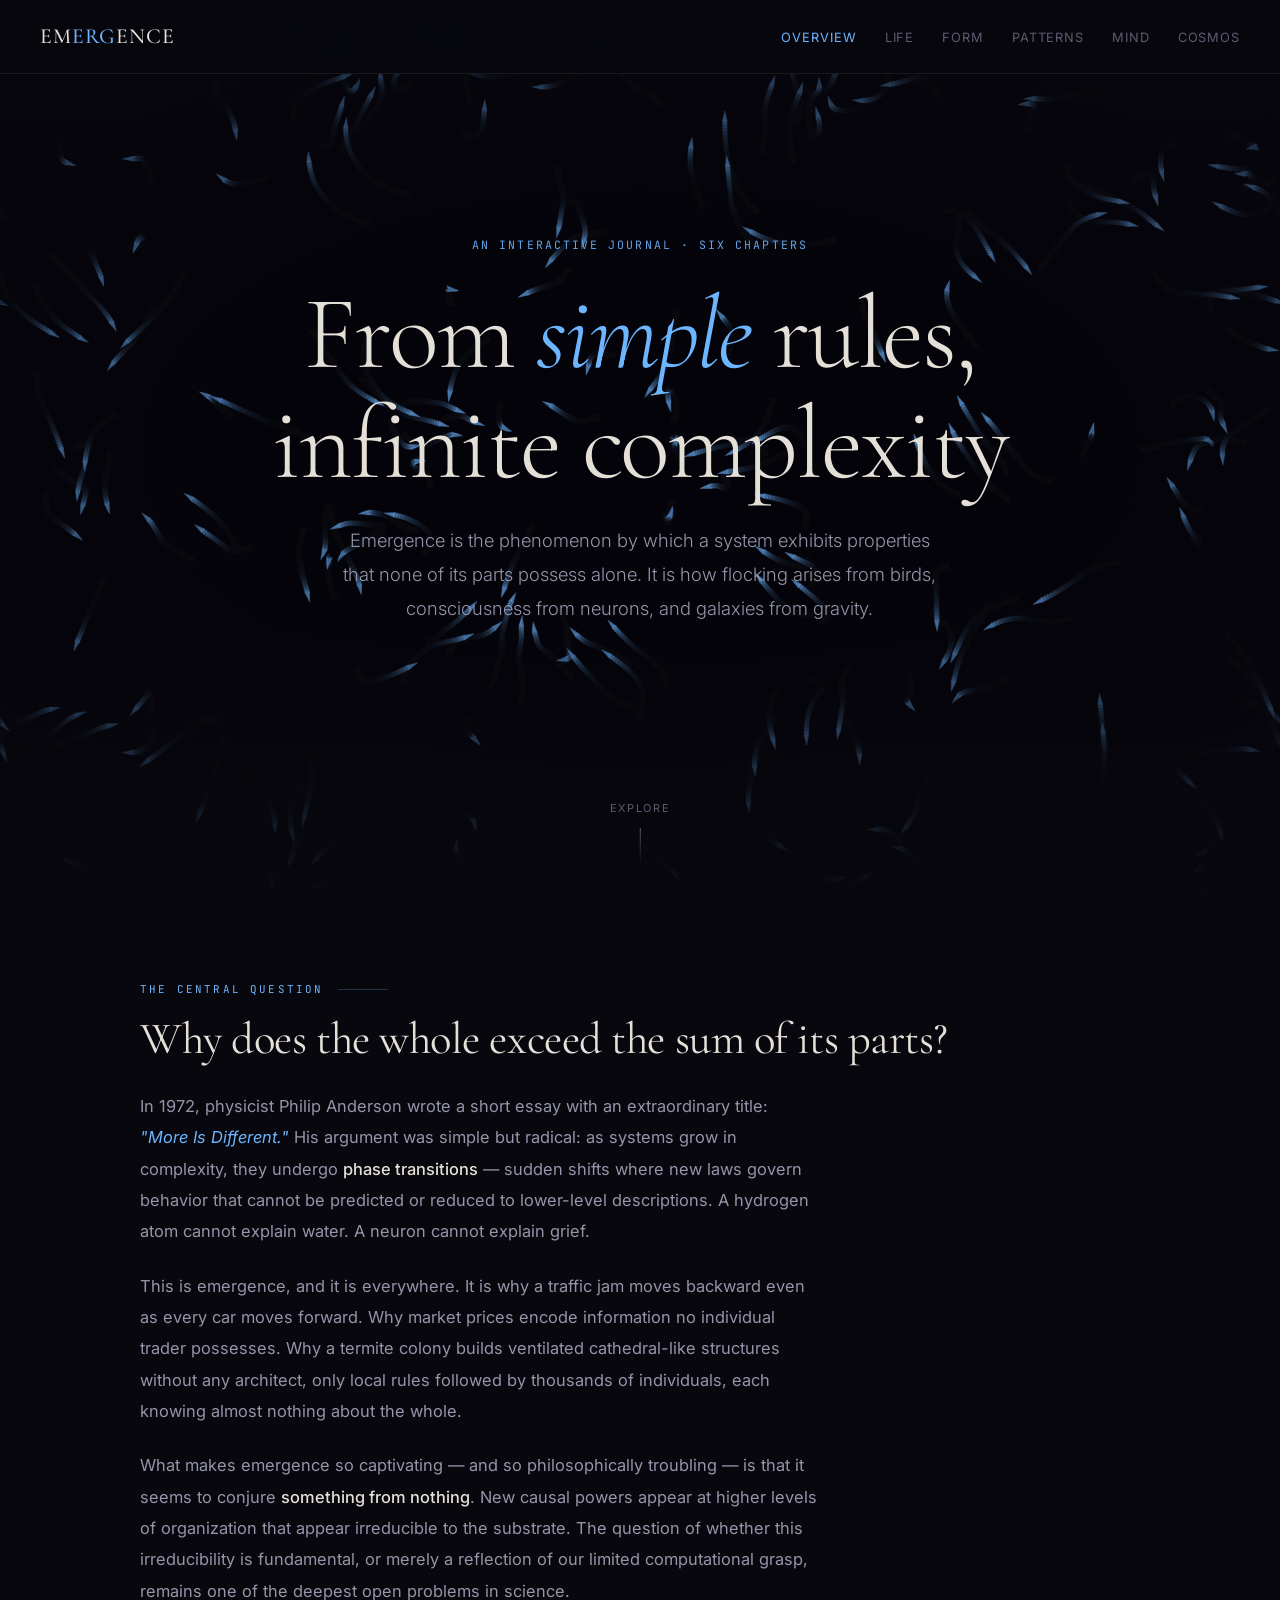
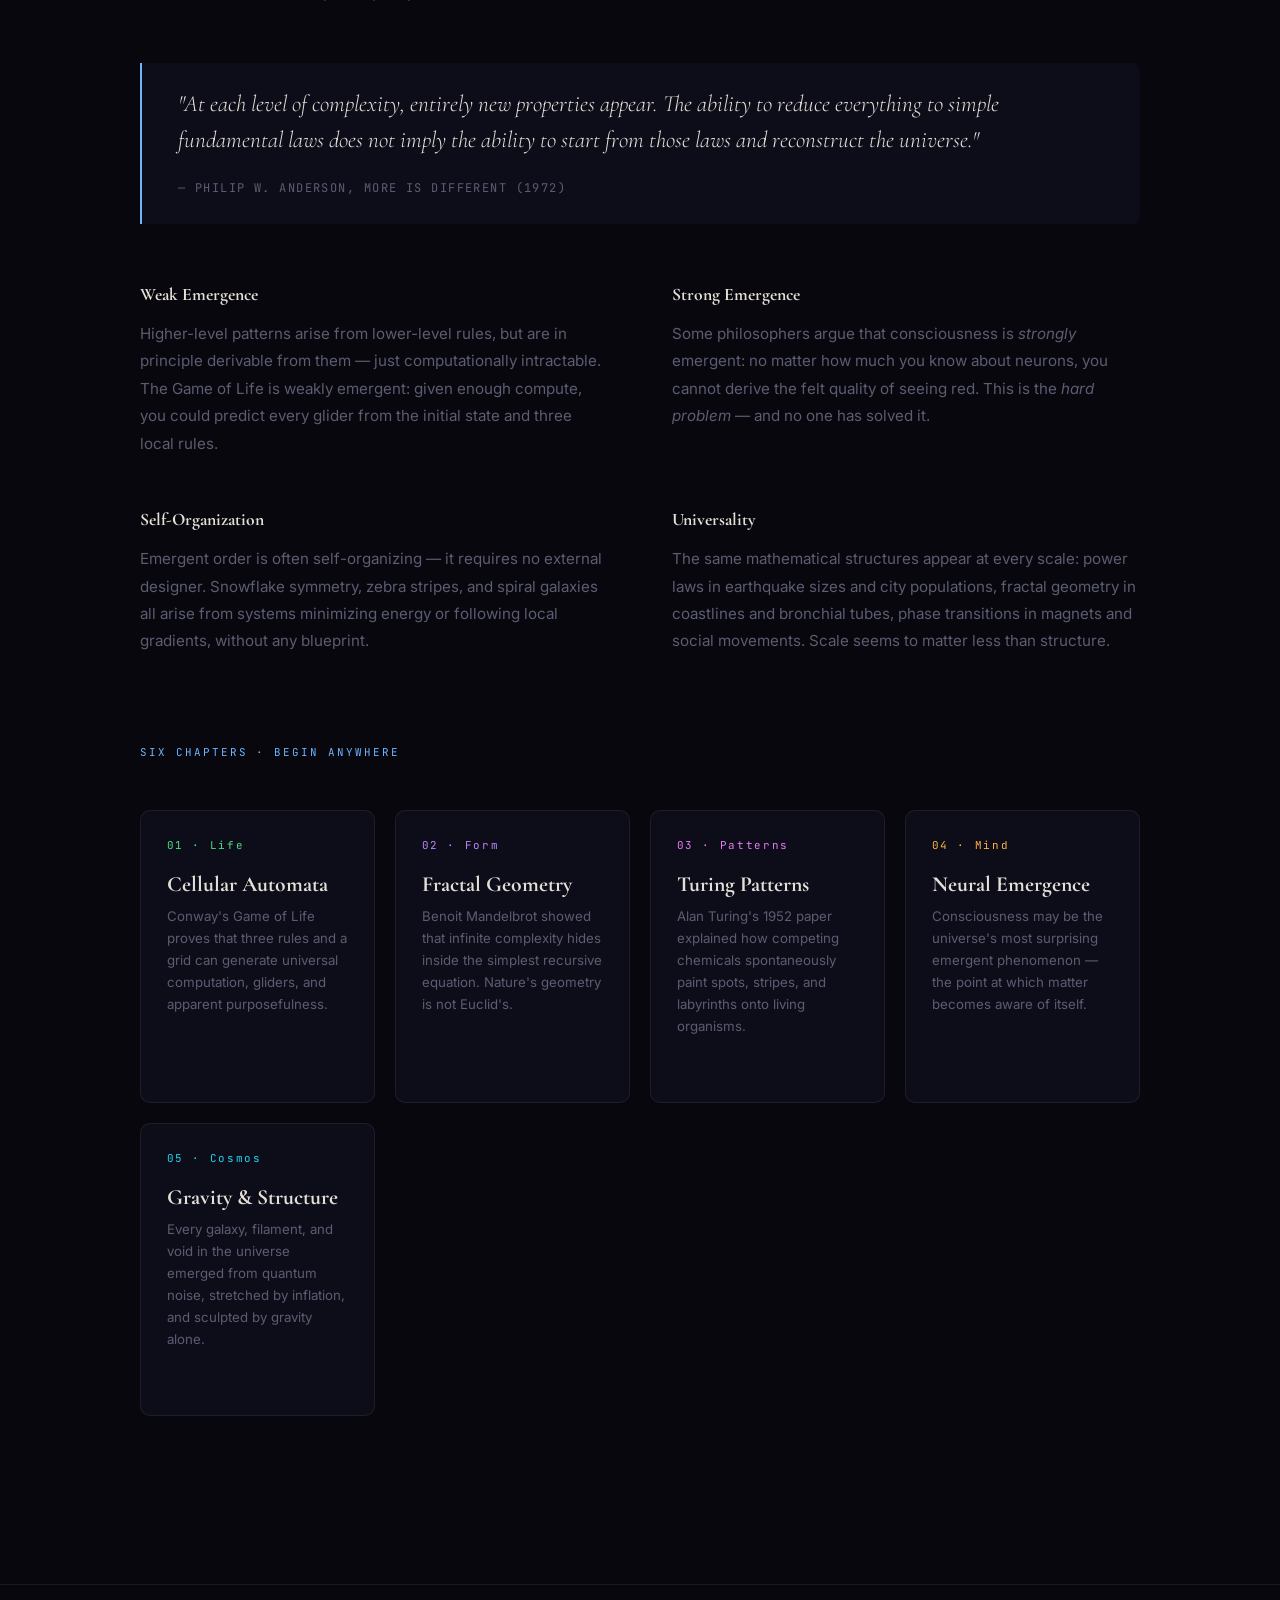
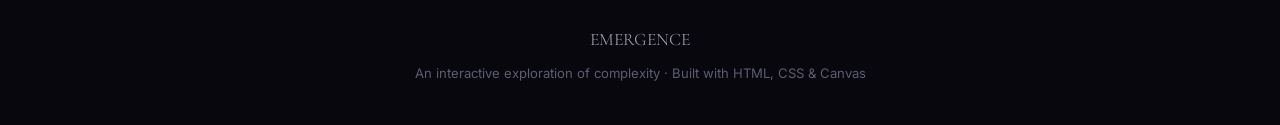
==== index.html @ df9d694c "Launch EMERGENCE: six-page interactive journal on complexity Six chapters with live simulations: boi" ====
<!DOCTYPE html>
<html lang="en">
<head>
  <meta charset="UTF-8">
  <meta name="viewport" content="width=device-width, initial-scale=1.0">
  <title>EMERGENCE — The Science of Becoming Complex</title>
  <link rel="preconnect" href="https://fonts.googleapis.com">
  <link rel="preconnect" href="https://fonts.gstatic.com" crossorigin>
  <link href="https://fonts.googleapis.com/css2?family=Cormorant+Garamond:ital,wght@0,300;0,400;0,500;1,300;1,400&family=Inter:wght@300;400;500&family=JetBrains+Mono:wght@400;500&display=swap" rel="stylesheet">
  <link rel="stylesheet" href="css/main.css">
  <style>
    .hero-canvas { background: var(--bg); }
    .intro-grid {
      display: grid;
      grid-template-columns: 1fr 1fr;
      gap: 3rem 4rem;
      margin-top: 1.5rem;
    }
    @media (max-width: 700px) { .intro-grid { grid-template-columns: 1fr; } }
    .intro-col-title {
      font-family: var(--font-serif);
      font-size: 1.1rem;
      color: var(--text);
      margin-bottom: 0.6rem;
    }
    .intro-col p { font-size: 0.95rem; color: var(--text-muted); line-height: 1.8; }
    .chapter-label {
      font-family: var(--font-mono);
      font-size: 0.68rem;
      letter-spacing: 0.18em;
      text-transform: uppercase;
      color: var(--accent);
      margin-bottom: 2rem;
    }
  </style>
</head>
<body>

<nav>
  <a class="nav-logo" href="index.html">EM<span>ERG</span>ENCE</a>
  <ul class="nav-links">
    <li><a href="index.html" class="active">Overview</a></li>
    <li><a href="life.html">Life</a></li>
    <li><a href="form.html">Form</a></li>
    <li><a href="patterns.html">Patterns</a></li>
    <li><a href="mind.html">Mind</a></li>
    <li><a href="cosmos.html">Cosmos</a></li>
  </ul>
</nav>

<main>
  <section class="hero">
    <canvas class="hero-canvas" id="boids-canvas"></canvas>
    <div class="hero-content">
      <p class="hero-eyebrow">An interactive journal · Six chapters</p>
      <h1 class="hero-title">From <em>simple</em> rules,<br>infinite complexity</h1>
      <p class="hero-sub">
        Emergence is the phenomenon by which a system exhibits properties
        that none of its parts possess alone. It is how flocking arises from birds,
        consciousness from neurons, and galaxies from gravity.
      </p>
    </div>
    <div class="scroll-hint">
      <span>Explore</span>
      <div class="scroll-line"></div>
    </div>
  </section>

  <section class="content">

    <div class="section">
      <p class="section-tag">The Central Question</p>
      <h2 class="section-title">Why does the whole exceed the sum of its parts?</h2>

      <div class="prose">
        <p>
          In 1972, physicist Philip Anderson wrote a short essay with an extraordinary title:
          <em>"More Is Different."</em> His argument was simple but radical: as systems grow in
          complexity, they undergo <strong>phase transitions</strong> — sudden shifts where new laws
          govern behavior that cannot be predicted or reduced to lower-level descriptions.
          A hydrogen atom cannot explain water. A neuron cannot explain grief.
        </p>
        <p>
          This is emergence, and it is everywhere. It is why a traffic jam moves backward
          even as every car moves forward. Why market prices encode information no individual
          trader possesses. Why a termite colony builds ventilated cathedral-like structures
          without any architect, only local rules followed by thousands of individuals,
          each knowing almost nothing about the whole.
        </p>
        <p>
          What makes emergence so captivating — and so philosophically troubling — is that
          it seems to conjure <strong>something from nothing</strong>. New causal powers appear at
          higher levels of organization that appear irreducible to the substrate. The question
          of whether this irreducibility is fundamental, or merely a reflection of our limited
          computational grasp, remains one of the deepest open problems in science.
        </p>
      </div>

      <div class="pullquote">
        <p>"At each level of complexity, entirely new properties appear. The ability to reduce everything
        to simple fundamental laws does not imply the ability to start from those laws and reconstruct the universe."</p>
        <cite>— Philip W. Anderson, More Is Different (1972)</cite>
      </div>

      <div class="intro-grid">
        <div class="intro-col">
          <h3 class="intro-col-title">Weak Emergence</h3>
          <p>Higher-level patterns arise from lower-level rules, but are in principle
          derivable from them — just computationally intractable. The Game of Life
          is weakly emergent: given enough compute, you could predict every glider
          from the initial state and three local rules.</p>
        </div>
        <div class="intro-col">
          <h3 class="intro-col-title">Strong Emergence</h3>
          <p>Some philosophers argue that consciousness is <em>strongly</em> emergent:
          no matter how much you know about neurons, you cannot derive the felt quality
          of seeing red. This is the <em>hard problem</em> — and no one has solved it.</p>
        </div>
        <div class="intro-col">
          <h3 class="intro-col-title">Self-Organization</h3>
          <p>Emergent order is often self-organizing — it requires no external designer.
          Snowflake symmetry, zebra stripes, and spiral galaxies all arise from systems
          minimizing energy or following local gradients, without any blueprint.</p>
        </div>
        <div class="intro-col">
          <h3 class="intro-col-title">Universality</h3>
          <p>The same mathematical structures appear at every scale: power laws in
          earthquake sizes and city populations, fractal geometry in coastlines and
          bronchial tubes, phase transitions in magnets and social movements. Scale
          seems to matter less than structure.</p>
        </div>
      </div>
    </div>

    <div class="section">
      <p class="chapter-label">Six Chapters · Begin anywhere</p>
      <div class="cards">
        <a class="card" href="life.html">
          <p class="card-num" style="color:#4ade80">01 · Life</p>
          <h3 class="card-title">Cellular Automata</h3>
          <p class="card-desc">Conway's Game of Life proves that three rules and a grid can generate universal computation, gliders, and apparent purposefulness.</p>
          <p class="card-arrow" style="color:#4ade80">Explore →</p>
        </a>
        <a class="card" href="form.html">
          <p class="card-num" style="color:#c084fc">02 · Form</p>
          <h3 class="card-title">Fractal Geometry</h3>
          <p class="card-desc">Benoit Mandelbrot showed that infinite complexity hides inside the simplest recursive equation. Nature's geometry is not Euclid's.</p>
          <p class="card-arrow" style="color:#c084fc">Explore →</p>
        </a>
        <a class="card" href="patterns.html">
          <p class="card-num" style="color:#e879f9">03 · Patterns</p>
          <h3 class="card-title">Turing Patterns</h3>
          <p class="card-desc">Alan Turing's 1952 paper explained how competing chemicals spontaneously paint spots, stripes, and labyrinths onto living organisms.</p>
          <p class="card-arrow" style="color:#e879f9">Explore →</p>
        </a>
        <a class="card" href="mind.html">
          <p class="card-num" style="color:#ffb347">04 · Mind</p>
          <h3 class="card-title">Neural Emergence</h3>
          <p class="card-desc">Consciousness may be the universe's most surprising emergent phenomenon — the point at which matter becomes aware of itself.</p>
          <p class="card-arrow" style="color:#ffb347">Explore →</p>
        </a>
        <a class="card" href="cosmos.html">
          <p class="card-num" style="color:#22d3ee">05 · Cosmos</p>
          <h3 class="card-title">Gravity &amp; Structure</h3>
          <p class="card-desc">Every galaxy, filament, and void in the universe emerged from quantum noise, stretched by inflation, and sculpted by gravity alone.</p>
          <p class="card-arrow" style="color:#22d3ee">Explore →</p>
        </a>
      </div>
    </div>

  </section>
</main>

<footer>
  <p class="footer-logo">EMERGENCE</p>
  <p>An interactive exploration of complexity · Built with HTML, CSS &amp; Canvas</p>
</footer>

<script>
const canvas = document.getElementById('boids-canvas');
const ctx = canvas.getContext('2d');

function resize() {
  canvas.width = canvas.offsetWidth;
  canvas.height = canvas.offsetHeight;
}
resize();
new ResizeObserver(resize).observe(canvas);

const N = window.innerWidth < 600 ? 90 : 200;
const MAX_SPEED = 3.2;
const MAX_FORCE = 0.07;
const SEP_R = 28;
const ALI_R = 58;
const COH_R = 80;

class Boid {
  constructor() {
    this.x = Math.random() * canvas.width;
    this.y = Math.random() * canvas.height;
    const a = Math.random() * Math.PI * 2;
    this.vx = Math.cos(a) * MAX_SPEED * 0.6;
    this.vy = Math.sin(a) * MAX_SPEED * 0.6;
    this.ax = 0; this.ay = 0;
  }
}

const boids = Array.from({length: N}, () => new Boid());

function clamp(vx, vy, max) {
  const m = Math.hypot(vx, vy);
  return m > max ? [vx*max/m, vy*max/m] : [vx, vy];
}

function flock(b) {
  let sx=0,sy=0,sc=0, ax=0,ay=0,ac=0, cx=0,cy=0,cc=0;
  for (const o of boids) {
    if (o === b) continue;
    const dx = b.x - o.x, dy = b.y - o.y;
    const d = Math.hypot(dx, dy);
    if (d < SEP_R && d > 0) { sx += dx/d; sy += dy/d; sc++; }
    if (d < ALI_R) { ax += o.vx; ay += o.vy; ac++; }
    if (d < COH_R) { cx += o.x; cy += o.y; cc++; }
  }
  let fx=0, fy=0;
  if (sc > 0) {
    const m = Math.hypot(sx, sy) || 1;
    let [dx,dy] = [(sx/m)*MAX_SPEED - b.vx, (sy/m)*MAX_SPEED - b.vy];
    [dx,dy] = clamp(dx, dy, MAX_FORCE);
    fx += dx*1.6; fy += dy*1.6;
  }
  if (ac > 0) {
    const m = Math.hypot(ax, ay) || 1;
    let [dx,dy] = [(ax/m)*MAX_SPEED - b.vx, (ay/m)*MAX_SPEED - b.vy];
    [dx,dy] = clamp(dx, dy, MAX_FORCE);
    fx += dx; fy += dy;
  }
  if (cc > 0) {
    const tx = cx/cc, ty = cy/cc;
    const dm = Math.hypot(tx - b.x, ty - b.y) || 1;
    let [dx,dy] = [((tx-b.x)/dm)*MAX_SPEED - b.vx, ((ty-b.y)/dm)*MAX_SPEED - b.vy];
    [dx,dy] = clamp(dx, dy, MAX_FORCE);
    fx += dx; fy += dy;
  }
  b.ax = fx; b.ay = fy;
}

function tick() {
  ctx.fillStyle = 'rgba(7,7,13,0.18)';
  ctx.fillRect(0, 0, canvas.width, canvas.height);

  for (const b of boids) {
    flock(b);
    b.vx += b.ax; b.vy += b.ay;
    const sp = Math.hypot(b.vx, b.vy);
    if (sp > MAX_SPEED) { b.vx = b.vx/sp*MAX_SPEED; b.vy = b.vy/sp*MAX_SPEED; }
    if (sp < 0.5) { b.vx *= 1.05; b.vy *= 1.05; }
    b.x = (b.x + b.vx + canvas.width) % canvas.width;
    b.y = (b.y + b.vy + canvas.height) % canvas.height;

    const angle = Math.atan2(b.vy, b.vx);
    const alpha = 0.35 + (sp / MAX_SPEED) * 0.45;
    ctx.save();
    ctx.translate(b.x, b.y);
    ctx.rotate(angle);
    ctx.beginPath();
    ctx.moveTo(7, 0);
    ctx.lineTo(-4, -2.5);
    ctx.lineTo(-2.5, 0);
    ctx.lineTo(-4, 2.5);
    ctx.closePath();
    ctx.fillStyle = `rgba(110,181,255,${alpha * 0.45})`;
    ctx.fill();
    ctx.strokeStyle = `rgba(110,181,255,${alpha * 0.7})`;
    ctx.lineWidth = 0.6;
    ctx.stroke();
    ctx.restore();
  }
  requestAnimationFrame(tick);
}
tick();
</script>
</body>
</html>
---- css/main.css ----
:root {
  --bg: #07070d;
  --bg-card: #0d0d1a;
  --bg-hover: #131324;
  --text: #e4dfd7;
  --text-muted: #5c5c72;
  --text-dim: #9595aa;
  --accent: #6eb5ff;
  --accent-warm: #ffb347;
  --accent-green: #4ade80;
  --accent-purple: #c084fc;
  --accent-cyan: #22d3ee;
  --border: rgba(255, 255, 255, 0.07);
  --border-accent: rgba(110, 181, 255, 0.25);
  --font-serif: 'Cormorant Garamond', Georgia, serif;
  --font-sans: 'Inter', system-ui, sans-serif;
  --font-mono: 'JetBrains Mono', 'Courier New', monospace;
}

body.page-life   { --accent: #4ade80; --border-accent: rgba(74, 222, 128, 0.25); }
body.page-form   { --accent: #c084fc; --border-accent: rgba(192, 132, 252, 0.25); }
body.page-mind   { --accent: #ffb347; --border-accent: rgba(255, 179, 71, 0.25); }
body.page-cosmos { --accent: #22d3ee; --border-accent: rgba(34, 211, 238, 0.25); }

*, *::before, *::after { margin: 0; padding: 0; box-sizing: border-box; }

html { scroll-behavior: smooth; }

body {
  background: var(--bg);
  color: var(--text);
  font-family: var(--font-sans);
  line-height: 1.75;
  font-size: 16px;
  overflow-x: hidden;
  -webkit-font-smoothing: antialiased;
}

/* ── Navigation ── */
nav {
  position: fixed;
  top: 0; left: 0; right: 0;
  z-index: 200;
  display: flex;
  align-items: center;
  justify-content: space-between;
  padding: 1.1rem 2.5rem;
  background: rgba(7, 7, 13, 0.88);
  backdrop-filter: blur(14px);
  -webkit-backdrop-filter: blur(14px);
  border-bottom: 1px solid var(--border);
}

.nav-logo {
  font-family: var(--font-serif);
  font-size: 1.35rem;
  font-weight: 500;
  color: var(--text);
  text-decoration: none;
  letter-spacing: 0.04em;
}

.nav-logo span { color: var(--accent); }

.nav-links {
  display: flex;
  gap: 1.75rem;
  list-style: none;
}

.nav-links a {
  color: var(--text-muted);
  text-decoration: none;
  font-size: 0.8rem;
  letter-spacing: 0.07em;
  text-transform: uppercase;
  transition: color 0.2s;
}

.nav-links a:hover,
.nav-links a.active { color: var(--accent); }

/* ── Hero ── */
.hero {
  position: relative;
  height: 100vh;
  min-height: 580px;
  display: flex;
  flex-direction: column;
  align-items: center;
  justify-content: center;
  text-align: center;
  overflow: hidden;
}

.hero-canvas {
  position: absolute;
  inset: 0;
  width: 100%;
  height: 100%;
  display: block;
}

.hero::after {
  content: '';
  position: absolute;
  inset: 0;
  background:
    radial-gradient(ellipse 80% 60% at 50% 50%, transparent 30%, rgba(7,7,13,0.75) 100%),
    linear-gradient(to bottom, rgba(7,7,13,0.4) 0%, transparent 20%, transparent 70%, rgba(7,7,13,0.95) 100%);
  pointer-events: none;
}

.hero-content {
  position: relative;
  z-index: 10;
  max-width: 820px;
  padding: 2rem;
}

.hero-eyebrow {
  font-family: var(--font-mono);
  font-size: 0.72rem;
  letter-spacing: 0.18em;
  text-transform: uppercase;
  color: var(--accent);
  margin-bottom: 1.5rem;
  opacity: 0.9;
}

.hero-title {
  font-family: var(--font-serif);
  font-size: clamp(3.2rem, 9vw, 6.5rem);
  font-weight: 300;
  line-height: 1.06;
  color: var(--text);
  margin-bottom: 1.5rem;
  letter-spacing: -0.02em;
}

.hero-title em {
  font-style: italic;
  color: var(--accent);
}

.hero-sub {
  font-size: clamp(0.95rem, 1.8vw, 1.15rem);
  color: var(--text-dim);
  max-width: 600px;
  margin: 0 auto 2.5rem;
  line-height: 1.85;
  font-weight: 300;
}

.scroll-hint {
  position: absolute;
  bottom: 2.25rem;
  left: 50%;
  transform: translateX(-50%);
  z-index: 10;
  display: flex;
  flex-direction: column;
  align-items: center;
  gap: 0.6rem;
  color: var(--text-muted);
  font-size: 0.68rem;
  letter-spacing: 0.15em;
  text-transform: uppercase;
}

.scroll-line {
  width: 1px;
  height: 36px;
  background: linear-gradient(to bottom, var(--text-muted), transparent);
  animation: pulse 2.2s ease-in-out infinite;
}

@keyframes pulse {
  0%, 100% { opacity: 0.3; }
  50% { opacity: 0.8; }
}

/* ── Content ── */
.content {
  max-width: 1080px;
  margin: 0 auto;
  padding: 5rem 2.5rem;
}

.section { margin-bottom: 5.5rem; }

.section-tag {
  font-family: var(--font-mono);
  font-size: 0.68rem;
  letter-spacing: 0.2em;
  text-transform: uppercase;
  color: var(--accent);
  margin-bottom: 0.9rem;
  display: flex;
  align-items: center;
  gap: 0.9rem;
}

.section-tag::after {
  content: '';
  display: block;
  height: 1px;
  width: 50px;
  background: var(--border-accent);
}

.section-title {
  font-family: var(--font-serif);
  font-size: clamp(1.9rem, 3.5vw, 2.8rem);
  font-weight: 400;
  line-height: 1.2;
  margin-bottom: 1.5rem;
  letter-spacing: -0.01em;
}

.prose {
  color: var(--text-dim);
  font-size: 1.03rem;
  line-height: 1.9;
  max-width: 680px;
}

.prose p { margin-bottom: 1.4em; }
.prose p:last-child { margin-bottom: 0; }
.prose strong { color: var(--text); font-weight: 500; }
.prose em { color: var(--accent); font-style: italic; }

.pullquote {
  border-left: 2px solid var(--accent);
  padding: 1.5rem 2.25rem;
  margin: 3.5rem 0;
  background: var(--bg-card);
  border-radius: 0 8px 8px 0;
}

.pullquote p {
  font-family: var(--font-serif);
  font-size: 1.45rem;
  font-weight: 300;
  line-height: 1.55;
  color: var(--text);
  font-style: italic;
  margin-bottom: 0.8rem;
}

.pullquote cite {
  font-size: 0.75rem;
  color: var(--text-muted);
  letter-spacing: 0.12em;
  text-transform: uppercase;
  font-style: normal;
  font-family: var(--font-mono);
}

/* ── Canvas containers ── */
.canvas-wrap {
  position: relative;
  width: 100%;
  border: 1px solid var(--border);
  border-radius: 12px;
  overflow: hidden;
  background: var(--bg-card);
  margin: 2.5rem 0 0;
}

.canvas-wrap canvas { display: block; width: 100%; }

.controls {
  display: flex;
  gap: 0.75rem;
  padding: 0.9rem 1.25rem;
  background: rgba(13,13,26,0.95);
  border-top: 1px solid var(--border);
  flex-wrap: wrap;
  align-items: center;
}

.btn {
  display: inline-flex;
  align-items: center;
  gap: 0.4rem;
  padding: 0.45rem 1.1rem;
  background: transparent;
  border: 1px solid var(--border-accent);
  border-radius: 5px;
  color: var(--accent);
  font-family: var(--font-mono);
  font-size: 0.75rem;
  cursor: pointer;
  transition: background 0.15s, border-color 0.15s;
  letter-spacing: 0.04em;
  white-space: nowrap;
}

.btn:hover { background: rgba(110,181,255,0.08); }
.btn.on { background: rgba(110,181,255,0.14); }
.btn-danger { color: #f87171; border-color: rgba(248,113,113,0.3); }
.btn-danger:hover { background: rgba(248,113,113,0.08); }

.spacer { flex: 1; }

.stat-row {
  display: flex;
  gap: 1.25rem;
  flex-wrap: wrap;
  margin: 1.75rem 0;
}

.stat {
  flex: 1;
  min-width: 110px;
  padding: 1.1rem;
  background: var(--bg-card);
  border: 1px solid var(--border);
  border-radius: 8px;
  text-align: center;
}

.stat-val {
  font-family: var(--font-mono);
  font-size: 1.4rem;
  color: var(--accent);
  display: block;
}

.stat-lbl {
  font-size: 0.7rem;
  color: var(--text-muted);
  letter-spacing: 0.1em;
  text-transform: uppercase;
  margin-top: 0.2rem;
}

/* ── Cards ── */
.cards {
  display: grid;
  grid-template-columns: repeat(auto-fit, minmax(230px, 1fr));
  gap: 1.25rem;
  margin-top: 3rem;
}

.card {
  background: var(--bg-card);
  border: 1px solid var(--border);
  border-radius: 10px;
  padding: 1.6rem;
  text-decoration: none;
  display: block;
  transition: border-color 0.2s, transform 0.2s;
}

.card:hover {
  border-color: var(--border-accent);
  transform: translateY(-3px);
}

.card-num {
  font-family: var(--font-mono);
  font-size: 0.68rem;
  color: var(--accent);
  letter-spacing: 0.15em;
  margin-bottom: 1rem;
}

.card-title {
  font-family: var(--font-serif);
  font-size: 1.35rem;
  color: var(--text);
  margin-bottom: 0.5rem;
  line-height: 1.25;
}

.card-desc {
  font-size: 0.83rem;
  color: var(--text-muted);
  line-height: 1.65;
}

.card-arrow {
  margin-top: 1rem;
  font-size: 0.8rem;
  color: var(--accent);
  opacity: 0;
  transition: opacity 0.2s;
}

.card:hover .card-arrow { opacity: 1; }

/* ── Two column ── */
.two-col {
  display: grid;
  grid-template-columns: 1fr 280px;
  gap: 2.5rem;
  align-items: start;
}

.side-panel {
  background: var(--bg-card);
  border: 1px solid var(--border);
  border-radius: 10px;
  padding: 1.5rem;
  position: sticky;
  top: 5rem;
}

.side-panel h3 {
  font-family: var(--font-serif);
  font-size: 1.05rem;
  color: var(--text);
  margin-bottom: 1rem;
}

.side-panel ul { list-style: none; }

.side-panel li {
  font-size: 0.82rem;
  color: var(--text-muted);
  padding: 0.5rem 0;
  border-bottom: 1px solid var(--border);
  display: flex;
  justify-content: space-between;
  align-items: center;
}

.side-panel li:last-child { border-bottom: none; }

.side-val {
  font-family: var(--font-mono);
  font-size: 0.8rem;
  color: var(--accent);
}

/* Slider */
.slider-group {
  display: flex;
  align-items: center;
  gap: 0.75rem;
  font-family: var(--font-mono);
  font-size: 0.75rem;
  color: var(--text-dim);
}

input[type=range] {
  -webkit-appearance: none;
  appearance: none;
  background: var(--border);
  border-radius: 3px;
  height: 3px;
  width: 100px;
  cursor: pointer;
  outline: none;
}

input[type=range]::-webkit-slider-thumb {
  -webkit-appearance: none;
  width: 13px;
  height: 13px;
  border-radius: 50%;
  background: var(--accent);
  cursor: pointer;
}

/* Pattern pills */
.pills {
  display: flex;
  gap: 0.6rem;
  flex-wrap: wrap;
  padding: 0.75rem 1.25rem;
  border-top: 1px solid var(--border);
  background: rgba(13,13,26,0.95);
}

.pill {
  padding: 0.35rem 0.85rem;
  background: transparent;
  border: 1px solid var(--border);
  border-radius: 20px;
  color: var(--text-muted);
  font-family: var(--font-mono);
  font-size: 0.72rem;
  cursor: pointer;
  transition: all 0.15s;
}

.pill:hover {
  border-color: var(--accent);
  color: var(--accent);
}

/* Footer */
footer {
  border-top: 1px solid var(--border);
  padding: 2.5rem;
  text-align: center;
  color: var(--text-muted);
  font-size: 0.82rem;
}

.footer-logo {
  font-family: var(--font-serif);
  font-size: 1.1rem;
  color: var(--text-dim);
  margin-bottom: 0.4rem;
}

footer a { color: var(--accent); text-decoration: none; }
footer a:hover { text-decoration: underline; }

/* Zoom hint */
.zoom-hint {
  position: absolute;
  bottom: 3.5rem;
  right: 1rem;
  font-family: var(--font-mono);
  font-size: 0.68rem;
  color: var(--text-muted);
  letter-spacing: 0.08em;
  pointer-events: none;
}

/* Selection */
::selection { background: rgba(110,181,255,0.18); color: var(--text); }

/* Scrollbar */
::-webkit-scrollbar { width: 7px; }
::-webkit-scrollbar-track { background: var(--bg); }
::-webkit-scrollbar-thumb { background: var(--bg-hover); border-radius: 4px; }
::-webkit-scrollbar-thumb:hover { background: #2a2a45; }

/* Responsive */
@media (max-width: 800px) {
  nav { padding: 1rem 1.25rem; }
  .nav-links { gap: 1rem; }
  .nav-links a { font-size: 0.72rem; }
  .content { padding: 3rem 1.25rem; }
  .two-col { grid-template-columns: 1fr; }
  .side-panel { position: static; }
}

@media (max-width: 480px) {
  .nav-links { display: none; }
}
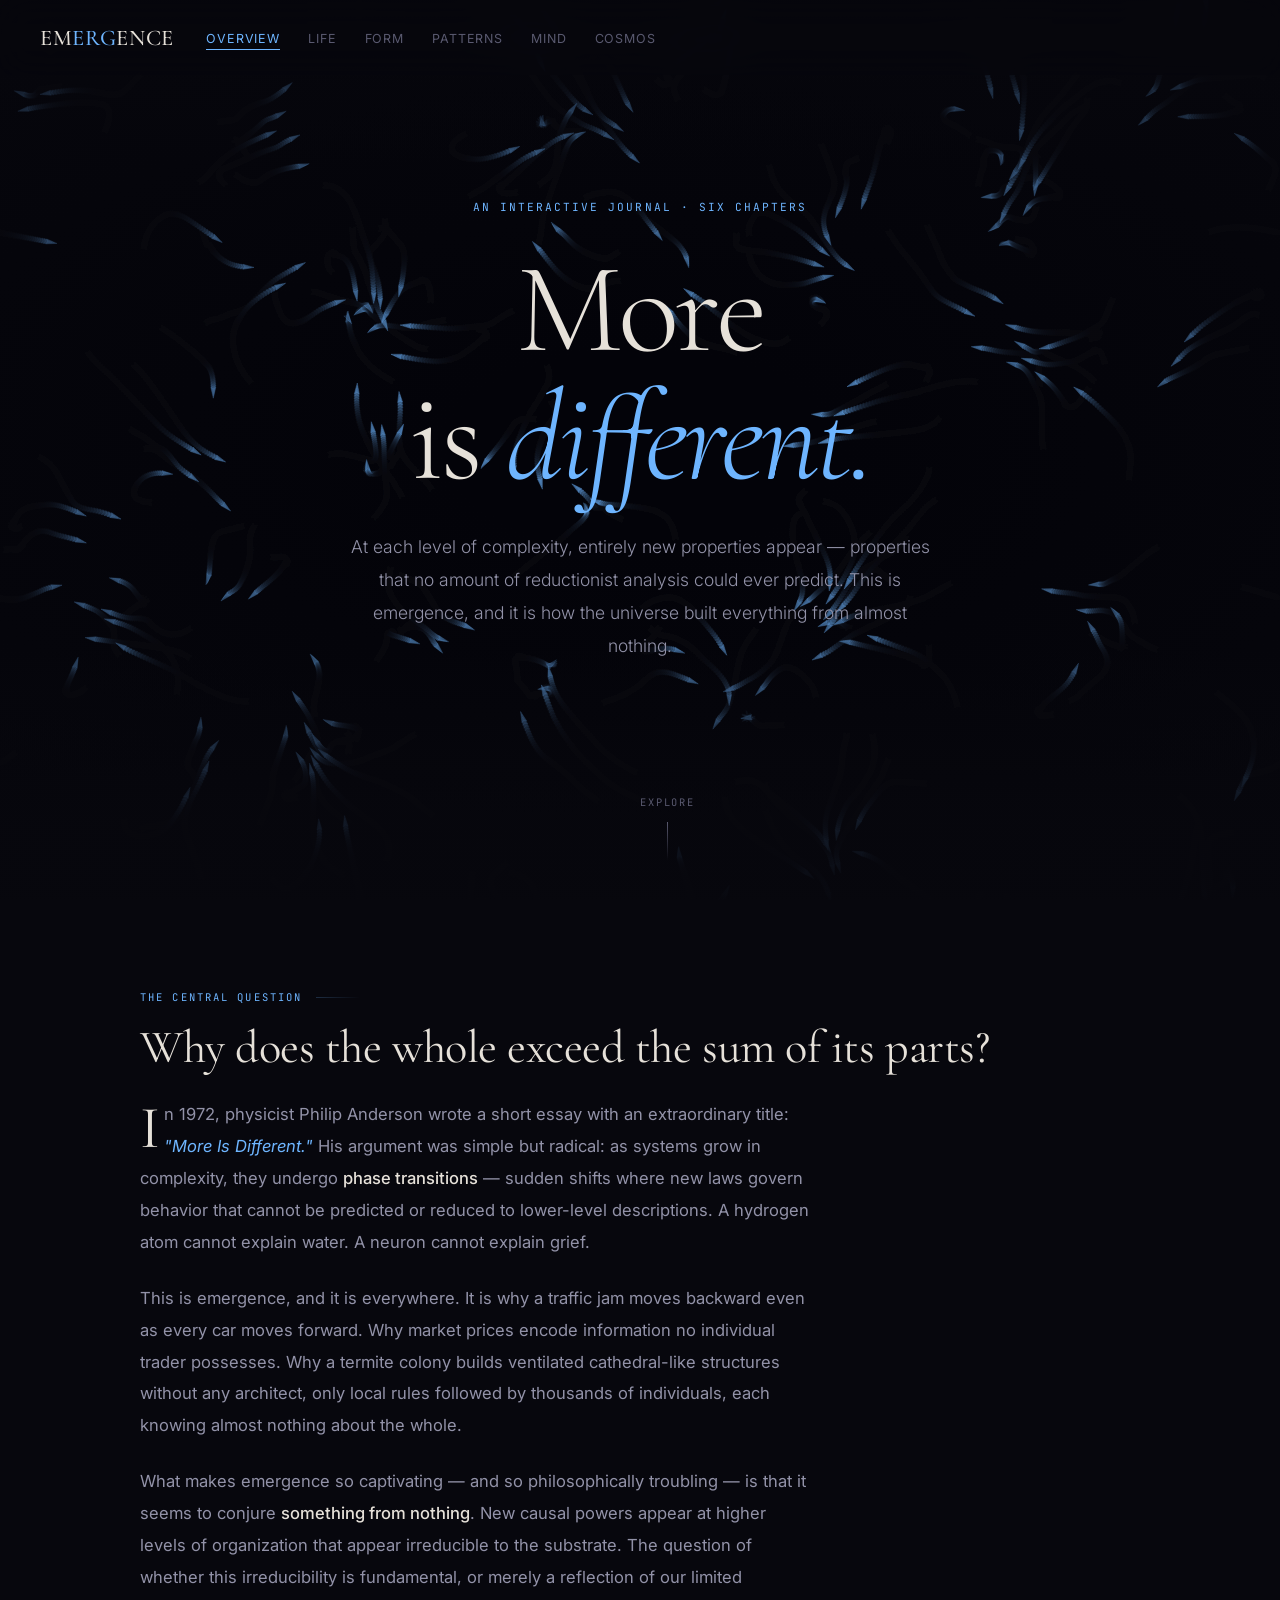
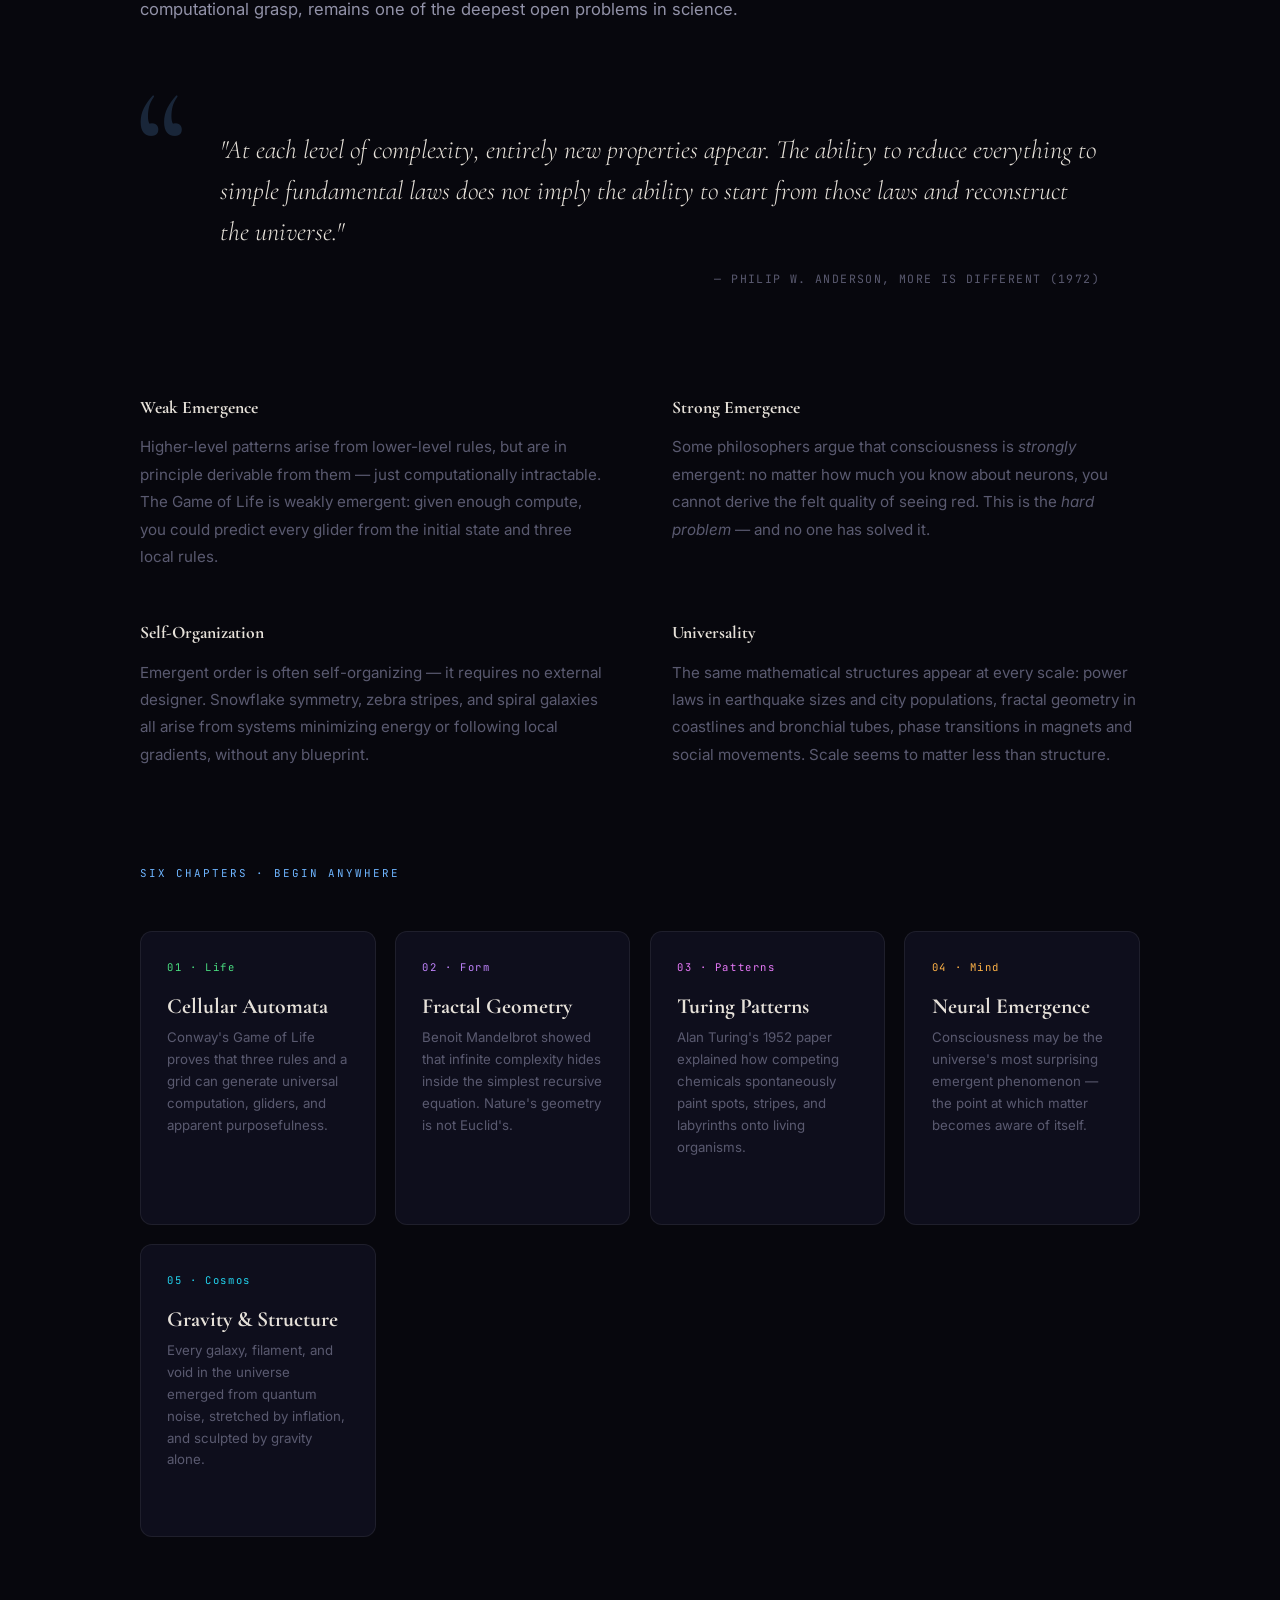
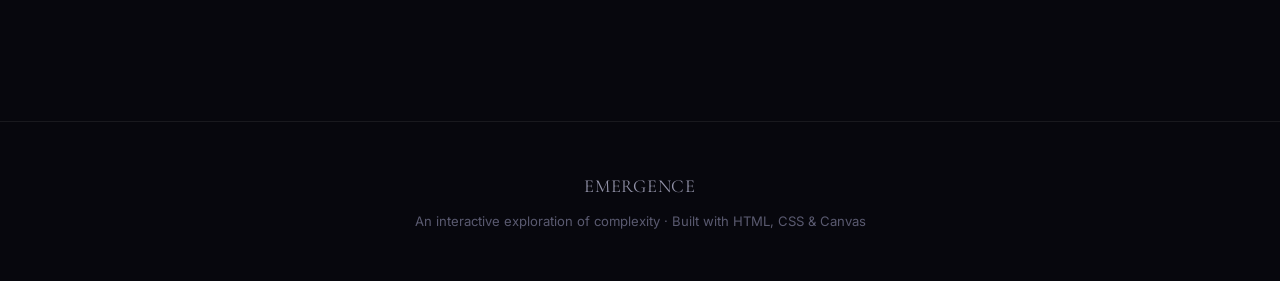
==== commit 29a41a6b: "Polish pass: cinematic transitions, typography, cursor, scroll-reveal - Native View Transitions API " ====
--- a/index.html
+++ b/index.html
@@ -34,7 +34,7 @@
     }
   </style>
 </head>
-<body>
+<body class="page-home">
 
 <nav>
   <a class="nav-logo" href="index.html">EM<span>ERG</span>ENCE</a>
@@ -53,11 +53,11 @@
     <canvas class="hero-canvas" id="boids-canvas"></canvas>
     <div class="hero-content">
       <p class="hero-eyebrow">An interactive journal · Six chapters</p>
-      <h1 class="hero-title">From <em>simple</em> rules,<br>infinite complexity</h1>
+      <h1 class="hero-title">More<br>is <em>different.</em></h1>
       <p class="hero-sub">
-        Emergence is the phenomenon by which a system exhibits properties
-        that none of its parts possess alone. It is how flocking arises from birds,
-        consciousness from neurons, and galaxies from gravity.
+        At each level of complexity, entirely new properties appear — properties that no
+        amount of reductionist analysis could ever predict. This is emergence, and it is
+        how the universe built everything from almost nothing.
       </p>
     </div>
     <div class="scroll-hint">
@@ -193,6 +193,16 @@
 const SEP_R = 28;
 const ALI_R = 58;
 const COH_R = 80;
+const FLEE_R = 130;    // radius at which boids flee cursor
+const FLEE_F = 0.28;  // flee force magnitude
+
+let mouseX = -9999, mouseY = -9999;
+window.addEventListener('mousemove', e => {
+  const r = canvas.getBoundingClientRect();
+  mouseX = (e.clientX - r.left) * (canvas.width / r.width);
+  mouseY = (e.clientY - r.top)  * (canvas.height / r.height);
+});
+canvas.addEventListener('mouseleave', () => { mouseX = -9999; mouseY = -9999; });
 
 class Boid {
   constructor() {
@@ -242,6 +252,15 @@
     [dx,dy] = clamp(dx, dy, MAX_FORCE);
     fx += dx; fy += dy;
   }
+  // Flee cursor
+  const mdx = b.x - mouseX, mdy = b.y - mouseY;
+  const md  = Math.hypot(mdx, mdy);
+  if (md < FLEE_R && md > 0) {
+    const strength = Math.pow(1 - md / FLEE_R, 2) * FLEE_F;
+    fx += (mdx / md) * strength;
+    fy += (mdy / md) * strength;
+  }
+
   b.ax = fx; b.ay = fy;
 }
 
@@ -280,5 +299,6 @@
 }
 tick();
 </script>
+<script src="js/site.js"></script>
 </body>
 </html>
--- a/css/main.css
+++ b/css/main.css
@@ -1,30 +1,54 @@
+/* ═══════════════════════════════════════════════════════════════
+   EMERGENCE — Design System
+   ═══════════════════════════════════════════════════════════════ */
+
+/* ─── Native page transitions (Chrome / Edge) ──────────────── */
+@view-transition { navigation: auto; }
+
+::view-transition-old(root) {
+  animation: 320ms cubic-bezier(0.4, 0, 1, 1) both vt-leave;
+}
+::view-transition-new(root) {
+  animation: 380ms cubic-bezier(0, 0, 0.2, 1) both vt-enter;
+}
+
+@keyframes vt-leave {
+  to { opacity: 0; transform: translateY(-14px) scale(0.985); filter: blur(4px); }
+}
+@keyframes vt-enter {
+  from { opacity: 0; transform: translateY(14px) scale(0.985); filter: blur(4px); }
+}
+
+/* ─── Design tokens ─────────────────────────────────────────── */
 :root {
-  --bg: #07070d;
-  --bg-card: #0d0d1a;
-  --bg-hover: #131324;
-  --text: #e4dfd7;
-  --text-muted: #5c5c72;
-  --text-dim: #9595aa;
-  --accent: #6eb5ff;
-  --accent-warm: #ffb347;
-  --accent-green: #4ade80;
-  --accent-purple: #c084fc;
-  --accent-cyan: #22d3ee;
-  --border: rgba(255, 255, 255, 0.07);
-  --border-accent: rgba(110, 181, 255, 0.25);
+  --bg:            #07070d;
+  --bg-card:       #0e0e1c;
+  --bg-hover:      #14142a;
+  --text:          #e6e1d9;
+  --text-muted:    #5a5a70;
+  --text-dim:      #9292a8;
+  --accent:        #6eb5ff;
+  --accent-rgb:    110, 181, 255;
+  --border:        rgba(255, 255, 255, 0.07);
+  --border-accent: rgba(110, 181, 255, 0.22);
   --font-serif: 'Cormorant Garamond', Georgia, serif;
-  --font-sans: 'Inter', system-ui, sans-serif;
-  --font-mono: 'JetBrains Mono', 'Courier New', monospace;
-}
-
-body.page-life   { --accent: #4ade80; --border-accent: rgba(74, 222, 128, 0.25); }
-body.page-form   { --accent: #c084fc; --border-accent: rgba(192, 132, 252, 0.25); }
-body.page-mind   { --accent: #ffb347; --border-accent: rgba(255, 179, 71, 0.25); }
-body.page-cosmos { --accent: #22d3ee; --border-accent: rgba(34, 211, 238, 0.25); }
-
+  --font-sans:  'Inter', system-ui, sans-serif;
+  --font-mono:  'JetBrains Mono', 'Courier New', monospace;
+}
+
+body.page-life     { --accent: #4ade80; --accent-rgb: 74, 222, 128;  --border-accent: rgba(74,222,128,0.22); }
+body.page-form     { --accent: #c084fc; --accent-rgb: 192, 132, 252; --border-accent: rgba(192,132,252,0.22); }
+body.page-patterns { --accent: #e879f9; --accent-rgb: 232, 121, 249; --border-accent: rgba(232,121,249,0.22); }
+body.page-mind     { --accent: #ffb347; --accent-rgb: 255, 179, 71;  --border-accent: rgba(255,179,71,0.22); }
+body.page-cosmos   { --accent: #22d3ee; --accent-rgb: 34, 211, 238;  --border-accent: rgba(34,211,238,0.22); }
+
+/* ─── Reset ──────────────────────────────────────────────────── */
 *, *::before, *::after { margin: 0; padding: 0; box-sizing: border-box; }
 
-html { scroll-behavior: smooth; }
+html {
+  scroll-behavior: smooth;
+  -webkit-text-size-adjust: 100%;
+}
 
 body {
   background: var(--bg);
@@ -34,57 +58,102 @@
   font-size: 16px;
   overflow-x: hidden;
   -webkit-font-smoothing: antialiased;
-}
-
-/* ── Navigation ── */
+  -moz-osx-font-smoothing: grayscale;
+  font-feature-settings: 'kern' 1, 'liga' 1, 'calt' 1;
+}
+
+/* ─── Navigation ─────────────────────────────────────────────── */
 nav {
   position: fixed;
   top: 0; left: 0; right: 0;
   z-index: 200;
   display: flex;
   align-items: center;
-  justify-content: space-between;
+  gap: 2rem;
   padding: 1.1rem 2.5rem;
-  background: rgba(7, 7, 13, 0.88);
-  backdrop-filter: blur(14px);
-  -webkit-backdrop-filter: blur(14px);
-  border-bottom: 1px solid var(--border);
+  background: rgba(7, 7, 13, 0.82);
+  backdrop-filter: blur(18px) saturate(1.4);
+  -webkit-backdrop-filter: blur(18px) saturate(1.4);
+  border-bottom: 1px solid transparent;
+  transition: border-color 0.3s, background 0.3s;
+}
+
+nav.scrolled {
+  background: rgba(7, 7, 13, 0.95);
+  border-bottom-color: var(--border);
 }
 
 .nav-logo {
   font-family: var(--font-serif);
-  font-size: 1.35rem;
+  font-size: 1.4rem;
   font-weight: 500;
   color: var(--text);
   text-decoration: none;
-  letter-spacing: 0.04em;
-}
-
-.nav-logo span { color: var(--accent); }
+  letter-spacing: 0.03em;
+  flex-shrink: 0;
+}
+
+.nav-logo span { color: var(--accent); transition: color 0.3s; }
 
 .nav-links {
   display: flex;
   gap: 1.75rem;
   list-style: none;
+  flex: 1;
 }
 
 .nav-links a {
+  position: relative;
   color: var(--text-muted);
   text-decoration: none;
-  font-size: 0.8rem;
+  font-size: 0.78rem;
   letter-spacing: 0.07em;
   text-transform: uppercase;
   transition: color 0.2s;
-}
-
-.nav-links a:hover,
+  padding-bottom: 2px;
+}
+
+.nav-links a::after {
+  content: '';
+  position: absolute;
+  bottom: -2px; left: 0; right: 100%;
+  height: 1px;
+  background: var(--accent);
+  transition: right 0.25s cubic-bezier(0.4, 0, 0.2, 1);
+}
+
+.nav-links a:hover { color: var(--text); }
+.nav-links a:hover::after,
+.nav-links a.active::after { right: 0; }
 .nav-links a.active { color: var(--accent); }
 
-/* ── Hero ── */
+.nav-chapter-tag {
+  font-family: var(--font-mono);
+  font-size: 0.68rem;
+  color: var(--text-muted);
+  letter-spacing: 0.1em;
+  text-transform: uppercase;
+  margin-left: auto;
+  flex-shrink: 0;
+}
+
+/* Scroll progress bar */
+#scroll-progress {
+  position: absolute;
+  bottom: -1px; left: 0;
+  height: 2px;
+  width: 0%;
+  background: linear-gradient(to right, var(--accent), rgba(var(--accent-rgb), 0.4));
+  transition: width 0.08s linear;
+  pointer-events: none;
+  border-radius: 0 1px 1px 0;
+}
+
+/* ─── Hero ───────────────────────────────────────────────────── */
 .hero {
   position: relative;
   height: 100vh;
-  min-height: 580px;
+  min-height: 600px;
   display: flex;
   flex-direction: column;
   align-items: center;
@@ -106,36 +175,43 @@
   position: absolute;
   inset: 0;
   background:
-    radial-gradient(ellipse 80% 60% at 50% 50%, transparent 30%, rgba(7,7,13,0.75) 100%),
-    linear-gradient(to bottom, rgba(7,7,13,0.4) 0%, transparent 20%, transparent 70%, rgba(7,7,13,0.95) 100%);
+    radial-gradient(ellipse 75% 55% at 50% 50%, transparent 20%, rgba(7,7,13,0.72) 100%),
+    linear-gradient(to bottom,
+      rgba(7,7,13,0.5) 0%,
+      transparent 18%,
+      transparent 72%,
+      rgba(7,7,13,0.97) 100%);
   pointer-events: none;
 }
 
 .hero-content {
   position: relative;
   z-index: 10;
-  max-width: 820px;
+  max-width: 860px;
   padding: 2rem;
 }
 
 .hero-eyebrow {
   font-family: var(--font-mono);
-  font-size: 0.72rem;
+  font-size: 0.7rem;
   letter-spacing: 0.18em;
   text-transform: uppercase;
   color: var(--accent);
-  margin-bottom: 1.5rem;
-  opacity: 0.9;
+  margin-bottom: 1.75rem;
+  opacity: 0;
+  animation: hero-rise 0.8s ease 0.3s both;
 }
 
 .hero-title {
   font-family: var(--font-serif);
-  font-size: clamp(3.2rem, 9vw, 6.5rem);
+  font-size: clamp(3.8rem, 10.5vw, 8rem);
   font-weight: 300;
-  line-height: 1.06;
+  line-height: 1.0;
   color: var(--text);
-  margin-bottom: 1.5rem;
-  letter-spacing: -0.02em;
+  margin-bottom: 1.75rem;
+  letter-spacing: -0.03em;
+  opacity: 0;
+  animation: hero-rise 0.9s cubic-bezier(0.22,1,0.36,1) 0.5s both;
 }
 
 .hero-title em {
@@ -144,137 +220,177 @@
 }
 
 .hero-sub {
-  font-size: clamp(0.95rem, 1.8vw, 1.15rem);
+  font-size: clamp(0.95rem, 1.7vw, 1.1rem);
   color: var(--text-dim);
-  max-width: 600px;
+  max-width: 580px;
   margin: 0 auto 2.5rem;
-  line-height: 1.85;
+  line-height: 1.88;
   font-weight: 300;
+  opacity: 0;
+  animation: hero-rise 0.8s ease 0.9s both;
+}
+
+@keyframes hero-rise {
+  from { opacity: 0; transform: translateY(18px); }
+  to   { opacity: 1; transform: translateY(0); }
 }
 
 .scroll-hint {
   position: absolute;
-  bottom: 2.25rem;
-  left: 50%;
+  bottom: 2.5rem; left: 50%;
   transform: translateX(-50%);
   z-index: 10;
   display: flex;
   flex-direction: column;
   align-items: center;
-  gap: 0.6rem;
-  color: var(--text-muted);
-  font-size: 0.68rem;
-  letter-spacing: 0.15em;
+  gap: 0.65rem;
+  color: var(--text-muted);
+  font-family: var(--font-mono);
+  font-size: 0.65rem;
+  letter-spacing: 0.18em;
   text-transform: uppercase;
+  opacity: 0;
+  animation: hero-rise 0.6s ease 1.5s both;
 }
 
 .scroll-line {
   width: 1px;
-  height: 36px;
+  height: 38px;
   background: linear-gradient(to bottom, var(--text-muted), transparent);
-  animation: pulse 2.2s ease-in-out infinite;
-}
-
-@keyframes pulse {
-  0%, 100% { opacity: 0.3; }
-  50% { opacity: 0.8; }
-}
-
-/* ── Content ── */
+  animation: scroll-pulse 2.4s ease-in-out infinite;
+}
+
+@keyframes scroll-pulse {
+  0%, 100% { opacity: 0.25; transform: scaleY(1); }
+  50%       { opacity: 0.75; transform: scaleY(1.15); }
+}
+
+/* ─── Content ─────────────────────────────────────────────────── */
 .content {
   max-width: 1080px;
   margin: 0 auto;
-  padding: 5rem 2.5rem;
-}
-
-.section { margin-bottom: 5.5rem; }
+  padding: 5.5rem 2.5rem;
+}
+
+.section { margin-bottom: 6rem; }
 
 .section-tag {
   font-family: var(--font-mono);
-  font-size: 0.68rem;
+  font-size: 0.66rem;
   letter-spacing: 0.2em;
   text-transform: uppercase;
   color: var(--accent);
-  margin-bottom: 0.9rem;
-  display: flex;
-  align-items: center;
-  gap: 0.9rem;
+  margin-bottom: 0.85rem;
+  display: flex;
+  align-items: center;
+  gap: 0.85rem;
 }
 
 .section-tag::after {
   content: '';
   display: block;
   height: 1px;
-  width: 50px;
-  background: var(--border-accent);
+  width: 44px;
+  background: linear-gradient(to right, var(--border-accent), transparent);
 }
 
 .section-title {
   font-family: var(--font-serif);
-  font-size: clamp(1.9rem, 3.5vw, 2.8rem);
+  font-size: clamp(2rem, 3.8vw, 2.9rem);
   font-weight: 400;
-  line-height: 1.2;
+  line-height: 1.18;
   margin-bottom: 1.5rem;
   letter-spacing: -0.01em;
 }
 
+/* ─── Prose ───────────────────────────────────────────────────── */
 .prose {
   color: var(--text-dim);
-  font-size: 1.03rem;
-  line-height: 1.9;
-  max-width: 680px;
-}
-
-.prose p { margin-bottom: 1.4em; }
+  font-size: 1.04rem;
+  line-height: 1.92;
+  max-width: 670px;
+}
+
+.prose p { margin-bottom: 1.45em; }
 .prose p:last-child { margin-bottom: 0; }
 .prose strong { color: var(--text); font-weight: 500; }
 .prose em { color: var(--accent); font-style: italic; }
 
+/* Drop cap on first paragraph */
+.prose > p:first-child::first-letter {
+  font-family: var(--font-serif);
+  font-size: 3.6em;
+  font-weight: 400;
+  line-height: 0.82;
+  float: left;
+  margin-right: 0.06em;
+  margin-top: 0.08em;
+  color: var(--text);
+}
+
+/* ─── Pull-quote ──────────────────────────────────────────────── */
 .pullquote {
-  border-left: 2px solid var(--accent);
-  padding: 1.5rem 2.25rem;
-  margin: 3.5rem 0;
-  background: var(--bg-card);
-  border-radius: 0 8px 8px 0;
+  position: relative;
+  padding: 2rem 2.5rem 2rem 5rem;
+  margin: 4.5rem 0;
+  border-left: none;
+  background: none;
+}
+
+.pullquote::before {
+  content: '\201C';
+  position: absolute;
+  left: -0.4rem;
+  top: -2rem;
+  font-family: var(--font-serif);
+  font-size: 10rem;
+  line-height: 1;
+  color: var(--accent);
+  opacity: 0.18;
+  pointer-events: none;
+  user-select: none;
 }
 
 .pullquote p {
   font-family: var(--font-serif);
-  font-size: 1.45rem;
+  font-size: clamp(1.25rem, 2.4vw, 1.65rem);
   font-weight: 300;
   line-height: 1.55;
   color: var(--text);
   font-style: italic;
-  margin-bottom: 0.8rem;
+  margin: 0 0 1rem;
 }
 
 .pullquote cite {
-  font-size: 0.75rem;
+  display: block;
+  text-align: right;
+  font-size: 0.72rem;
   color: var(--text-muted);
   letter-spacing: 0.12em;
   text-transform: uppercase;
+  font-family: var(--font-mono);
   font-style: normal;
-  font-family: var(--font-mono);
-}
-
-/* ── Canvas containers ── */
+}
+
+/* ─── Canvas containers ───────────────────────────────────────── */
 .canvas-wrap {
   position: relative;
   width: 100%;
   border: 1px solid var(--border);
-  border-radius: 12px;
+  border-radius: 14px;
   overflow: hidden;
   background: var(--bg-card);
   margin: 2.5rem 0 0;
+  box-shadow: 0 24px 60px rgba(0,0,0,0.5), 0 0 0 1px rgba(255,255,255,0.04);
 }
 
 .canvas-wrap canvas { display: block; width: 100%; }
 
 .controls {
   display: flex;
-  gap: 0.75rem;
-  padding: 0.9rem 1.25rem;
-  background: rgba(13,13,26,0.95);
+  gap: 0.7rem;
+  padding: 0.85rem 1.2rem;
+  background: rgba(14,14,28,0.97);
   border-top: 1px solid var(--border);
   flex-wrap: wrap;
   align-items: center;
@@ -284,85 +400,105 @@
   display: inline-flex;
   align-items: center;
   gap: 0.4rem;
-  padding: 0.45rem 1.1rem;
+  padding: 0.42rem 1.05rem;
   background: transparent;
   border: 1px solid var(--border-accent);
   border-radius: 5px;
   color: var(--accent);
   font-family: var(--font-mono);
-  font-size: 0.75rem;
+  font-size: 0.73rem;
   cursor: pointer;
-  transition: background 0.15s, border-color 0.15s;
+  transition: background 0.15s, border-color 0.15s, transform 0.1s;
   letter-spacing: 0.04em;
   white-space: nowrap;
 }
 
-.btn:hover { background: rgba(110,181,255,0.08); }
-.btn.on { background: rgba(110,181,255,0.14); }
+.btn:hover { background: rgba(var(--accent-rgb), 0.09); }
+.btn:active { transform: scale(0.97); }
+.btn.on { background: rgba(var(--accent-rgb), 0.14); border-color: var(--accent); }
 .btn-danger { color: #f87171; border-color: rgba(248,113,113,0.3); }
 .btn-danger:hover { background: rgba(248,113,113,0.08); }
+.btn:disabled { opacity: 0.35; pointer-events: none; }
 
 .spacer { flex: 1; }
 
+/* ─── Stats ───────────────────────────────────────────────────── */
 .stat-row {
   display: flex;
-  gap: 1.25rem;
+  gap: 1.2rem;
   flex-wrap: wrap;
   margin: 1.75rem 0;
 }
 
 .stat {
   flex: 1;
-  min-width: 110px;
+  min-width: 100px;
   padding: 1.1rem;
   background: var(--bg-card);
   border: 1px solid var(--border);
-  border-radius: 8px;
+  border-radius: 9px;
   text-align: center;
-}
+  transition: border-color 0.2s;
+}
+
+.stat:hover { border-color: var(--border-accent); }
 
 .stat-val {
   font-family: var(--font-mono);
-  font-size: 1.4rem;
+  font-size: 1.45rem;
   color: var(--accent);
   display: block;
+  font-variant-numeric: tabular-nums;
 }
 
 .stat-lbl {
-  font-size: 0.7rem;
+  font-size: 0.68rem;
   color: var(--text-muted);
   letter-spacing: 0.1em;
   text-transform: uppercase;
   margin-top: 0.2rem;
-}
-
-/* ── Cards ── */
+  display: block;
+}
+
+/* ─── Cards ───────────────────────────────────────────────────── */
 .cards {
   display: grid;
-  grid-template-columns: repeat(auto-fit, minmax(230px, 1fr));
-  gap: 1.25rem;
+  grid-template-columns: repeat(auto-fit, minmax(220px, 1fr));
+  gap: 1.2rem;
   margin-top: 3rem;
 }
 
 .card {
+  position: relative;
   background: var(--bg-card);
   border: 1px solid var(--border);
-  border-radius: 10px;
-  padding: 1.6rem;
+  border-radius: 12px;
+  padding: 1.65rem;
   text-decoration: none;
   display: block;
-  transition: border-color 0.2s, transform 0.2s;
-}
-
-.card:hover {
-  border-color: var(--border-accent);
-  transform: translateY(-3px);
-}
+  transition: border-color 0.25s, transform 0.25s cubic-bezier(0.34,1.56,0.64,1), box-shadow 0.25s;
+  transform-style: preserve-3d;
+  overflow: hidden;
+}
+
+/* Specular shine layer */
+.card::after {
+  content: '';
+  position: absolute;
+  inset: 0;
+  background: radial-gradient(circle at var(--shine-x, 50%) var(--shine-y, 50%),
+    rgba(255,255,255,0.04) 0%, transparent 60%);
+  opacity: 0;
+  transition: opacity 0.2s;
+  pointer-events: none;
+}
+
+.card:hover { border-color: var(--border-accent); }
+.card:hover::after { opacity: 1; }
 
 .card-num {
   font-family: var(--font-mono);
-  font-size: 0.68rem;
-  color: var(--accent);
+  font-size: 0.66rem;
   letter-spacing: 0.15em;
   margin-bottom: 1rem;
 }
@@ -372,7 +508,7 @@
   font-size: 1.35rem;
   color: var(--text);
   margin-bottom: 0.5rem;
-  line-height: 1.25;
+  line-height: 1.22;
 }
 
 .card-desc {
@@ -384,14 +520,97 @@
 .card-arrow {
   margin-top: 1rem;
   font-size: 0.8rem;
-  color: var(--accent);
-  opacity: 0;
-  transition: opacity 0.2s;
-}
-
-.card:hover .card-arrow { opacity: 1; }
-
-/* ── Two column ── */
+  opacity: 0;
+  transform: translateX(-6px);
+  transition: opacity 0.2s, transform 0.2s;
+  display: block;
+}
+
+.card:hover .card-arrow { opacity: 1; transform: translateX(0); }
+
+/* ─── Pills (pattern selectors) ───────────────────────────────── */
+.pills {
+  display: flex;
+  gap: 0.6rem;
+  flex-wrap: wrap;
+  padding: 0.75rem 1.2rem;
+  border-top: 1px solid var(--border);
+  background: rgba(14,14,28,0.97);
+}
+
+.pill {
+  padding: 0.32rem 0.82rem;
+  background: transparent;
+  border: 1px solid var(--border);
+  border-radius: 20px;
+  color: var(--text-muted);
+  font-family: var(--font-mono);
+  font-size: 0.72rem;
+  cursor: pointer;
+  transition: border-color 0.15s, color 0.15s, background 0.15s;
+  letter-spacing: 0.03em;
+}
+
+.pill:hover {
+  border-color: var(--accent);
+  color: var(--accent);
+  background: rgba(var(--accent-rgb), 0.07);
+}
+
+/* ─── Sliders ─────────────────────────────────────────────────── */
+.slider-group {
+  display: flex;
+  align-items: center;
+  gap: 0.7rem;
+  font-family: var(--font-mono);
+  font-size: 0.73rem;
+  color: var(--text-dim);
+}
+
+input[type=range] {
+  -webkit-appearance: none;
+  appearance: none;
+  background: rgba(255,255,255,0.08);
+  border-radius: 3px;
+  height: 3px;
+  width: 100px;
+  cursor: pointer;
+  outline: none;
+}
+
+input[type=range]::-webkit-slider-thumb {
+  -webkit-appearance: none;
+  width: 13px;
+  height: 13px;
+  border-radius: 50%;
+  background: var(--accent);
+  cursor: pointer;
+  box-shadow: 0 0 6px rgba(var(--accent-rgb), 0.5);
+}
+
+/* ─── View-info bar ───────────────────────────────────────────── */
+.view-info {
+  display: flex;
+  gap: 1.5rem;
+  padding: 0.72rem 1.2rem;
+  border-top: 1px solid var(--border);
+  background: rgba(14,14,28,0.97);
+  font-family: var(--font-mono);
+  font-size: 0.7rem;
+  color: var(--text-muted);
+  flex-wrap: wrap;
+  align-items: center;
+}
+
+.view-info span { color: var(--accent); }
+
+.render-status {
+  font-family: var(--font-mono);
+  font-size: 0.7rem;
+  color: var(--text-muted);
+}
+
+/* ─── Two-column ──────────────────────────────────────────────── */
 .two-col {
   display: grid;
   grid-template-columns: 1fr 280px;
@@ -428,74 +647,192 @@
 }
 
 .side-panel li:last-child { border-bottom: none; }
-
-.side-val {
-  font-family: var(--font-mono);
-  font-size: 0.8rem;
-  color: var(--accent);
-}
-
-/* Slider */
-.slider-group {
-  display: flex;
-  align-items: center;
-  gap: 0.75rem;
-  font-family: var(--font-mono);
-  font-size: 0.75rem;
-  color: var(--text-dim);
-}
-
-input[type=range] {
-  -webkit-appearance: none;
-  appearance: none;
-  background: var(--border);
-  border-radius: 3px;
-  height: 3px;
-  width: 100px;
-  cursor: pointer;
-  outline: none;
-}
-
-input[type=range]::-webkit-slider-thumb {
-  -webkit-appearance: none;
-  width: 13px;
-  height: 13px;
+.side-val { font-family: var(--font-mono); font-size: 0.8rem; color: var(--accent); }
+
+/* ─── Keyboard hint bar ───────────────────────────────────────── */
+.kbd-hint {
+  font-family: var(--font-mono);
+  font-size: 0.68rem;
+  color: var(--text-muted);
+  padding: 0.5rem 1.2rem;
+  border-top: 1px solid var(--border);
+  background: rgba(14,14,28,0.97);
+  display: flex;
+  gap: 1.5rem;
+  flex-wrap: wrap;
+}
+
+.kbd-hint kbd {
+  display: inline-block;
+  padding: 0.1rem 0.42rem;
+  background: rgba(255,255,255,0.05);
+  border: 1px solid rgba(255,255,255,0.1);
+  border-radius: 4px;
+  font-family: var(--font-mono);
+  font-size: 0.65rem;
+  color: var(--accent);
+  margin-right: 0.25rem;
+}
+
+/* ─── Timeline ─────────────────────────────────────────────────── */
+.timeline {
+  margin: 3rem 0;
+  position: relative;
+  padding-left: 2rem;
+}
+
+.timeline::before {
+  content: '';
+  position: absolute;
+  left: 0; top: 0; bottom: 0;
+  width: 1px;
+  background: linear-gradient(to bottom, var(--accent), transparent);
+}
+
+.timeline-item {
+  position: relative;
+  padding: 0 0 2.5rem 1.5rem;
+}
+
+.timeline-item::before {
+  content: '';
+  position: absolute;
+  left: -4px; top: 6px;
+  width: 8px; height: 8px;
   border-radius: 50%;
   background: var(--accent);
-  cursor: pointer;
-}
-
-/* Pattern pills */
-.pills {
-  display: flex;
-  gap: 0.6rem;
-  flex-wrap: wrap;
-  padding: 0.75rem 1.25rem;
-  border-top: 1px solid var(--border);
-  background: rgba(13,13,26,0.95);
-}
-
-.pill {
-  padding: 0.35rem 0.85rem;
-  background: transparent;
-  border: 1px solid var(--border);
-  border-radius: 20px;
-  color: var(--text-muted);
-  font-family: var(--font-mono);
-  font-size: 0.72rem;
-  cursor: pointer;
-  transition: all 0.15s;
-}
-
-.pill:hover {
-  border-color: var(--accent);
-  color: var(--accent);
-}
-
-/* Footer */
+  box-shadow: 0 0 8px rgba(var(--accent-rgb), 0.6);
+}
+
+.timeline-time {
+  font-family: var(--font-mono);
+  font-size: 0.68rem;
+  color: var(--accent);
+  letter-spacing: 0.1em;
+  margin-bottom: 0.35rem;
+}
+
+.timeline-event {
+  font-family: var(--font-serif);
+  font-size: 1.1rem;
+  color: var(--text);
+  margin-bottom: 0.4rem;
+}
+
+.timeline-desc {
+  font-size: 0.86rem;
+  color: var(--text-muted);
+  line-height: 1.72;
+}
+
+/* ─── Scroll-reveal ───────────────────────────────────────────── */
+.will-reveal {
+  opacity: 0;
+  transform: translateY(22px);
+  transition:
+    opacity  0.75s cubic-bezier(0.22, 1, 0.36, 1),
+    transform 0.75s cubic-bezier(0.22, 1, 0.36, 1);
+  transition-delay: calc(var(--ri, 0) * 55ms);
+}
+
+.will-reveal.revealed {
+  opacity: 1;
+  transform: none;
+}
+
+/* ─── Cursor glow ─────────────────────────────────────────────── */
+#cursor-glow {
+  position: fixed;
+  top: 0; left: 0;
+  width: 360px;
+  height: 360px;
+  border-radius: 50%;
+  background: radial-gradient(circle,
+    rgba(var(--accent-rgb), 0.055) 0%,
+    transparent 65%);
+  pointer-events: none;
+  z-index: 9998;
+  transform: translate(-50%, -50%);
+  transition: width 0.4s ease, height 0.4s ease, background 0.4s ease;
+  will-change: transform;
+}
+
+#cursor-glow.cursor-over {
+  width: 520px;
+  height: 520px;
+  background: radial-gradient(circle,
+    rgba(var(--accent-rgb), 0.04) 0%,
+    transparent 60%);
+}
+
+/* ─── First-visit intro overlay ───────────────────────────────── */
+#intro-overlay {
+  position: fixed;
+  inset: 0;
+  z-index: 10000;
+  background: #030309;
+  display: flex;
+  align-items: center;
+  justify-content: center;
+  text-align: center;
+  pointer-events: none;
+}
+
+#intro-overlay.exiting {
+  animation: intro-exit 0.75s cubic-bezier(0.4, 0, 1, 1) both;
+}
+
+@keyframes intro-exit {
+  to { opacity: 0; transform: scale(0.98); filter: blur(6px); }
+}
+
+#intro-inner {
+  display: flex;
+  flex-direction: column;
+  align-items: center;
+  gap: 1.75rem;
+}
+
+#intro-word {
+  font-family: var(--font-serif);
+  font-size: clamp(4.5rem, 13vw, 9.5rem);
+  font-weight: 300;
+  letter-spacing: -0.03em;
+  color: var(--text);
+  opacity: 0;
+  animation: intro-rise 1s cubic-bezier(0.22, 1, 0.36, 1) 0.25s both;
+}
+
+#intro-def {
+  font-family: var(--font-serif);
+  font-size: clamp(0.85rem, 1.4vw, 1.05rem);
+  color: var(--text-dim);
+  line-height: 1.95;
+  opacity: 0;
+  animation: intro-rise 0.8s ease 1.4s both;
+}
+
+#intro-def em { font-style: italic; color: var(--text); }
+
+#intro-byline {
+  font-family: var(--font-mono);
+  font-size: 0.68rem;
+  letter-spacing: 0.2em;
+  text-transform: uppercase;
+  color: var(--accent);
+  opacity: 0;
+  animation: intro-rise 0.6s ease 2.4s both;
+}
+
+@keyframes intro-rise {
+  from { opacity: 0; transform: translateY(14px); }
+  to   { opacity: 1; transform: translateY(0); }
+}
+
+/* ─── Footer ──────────────────────────────────────────────────── */
 footer {
   border-top: 1px solid var(--border);
-  padding: 2.5rem;
+  padding: 3rem 2.5rem;
   text-align: center;
   color: var(--text-muted);
   font-size: 0.82rem;
@@ -503,45 +840,49 @@
 
 .footer-logo {
   font-family: var(--font-serif);
-  font-size: 1.1rem;
+  font-size: 1.15rem;
   color: var(--text-dim);
-  margin-bottom: 0.4rem;
-}
-
-footer a { color: var(--accent); text-decoration: none; }
-footer a:hover { text-decoration: underline; }
-
-/* Zoom hint */
-.zoom-hint {
-  position: absolute;
-  bottom: 3.5rem;
-  right: 1rem;
-  font-family: var(--font-mono);
-  font-size: 0.68rem;
-  color: var(--text-muted);
-  letter-spacing: 0.08em;
-  pointer-events: none;
-}
-
-/* Selection */
-::selection { background: rgba(110,181,255,0.18); color: var(--text); }
-
-/* Scrollbar */
+  margin-bottom: 0.5rem;
+  letter-spacing: 0.04em;
+}
+
+footer a { color: var(--accent); text-decoration: none; transition: opacity 0.15s; }
+footer a:hover { opacity: 0.75; }
+
+/* ─── Selection & scrollbar ───────────────────────────────────── */
+::selection { background: rgba(var(--accent-rgb), 0.18); color: var(--text); }
+
 ::-webkit-scrollbar { width: 7px; }
 ::-webkit-scrollbar-track { background: var(--bg); }
 ::-webkit-scrollbar-thumb { background: var(--bg-hover); border-radius: 4px; }
-::-webkit-scrollbar-thumb:hover { background: #2a2a45; }
-
-/* Responsive */
-@media (max-width: 800px) {
-  nav { padding: 1rem 1.25rem; }
-  .nav-links { gap: 1rem; }
-  .nav-links a { font-size: 0.72rem; }
-  .content { padding: 3rem 1.25rem; }
+::-webkit-scrollbar-thumb:hover { background: #22223a; }
+
+/* ─── Responsive ──────────────────────────────────────────────── */
+@media (max-width: 860px) {
   .two-col { grid-template-columns: 1fr; }
   .side-panel { position: static; }
 }
 
+@media (max-width: 700px) {
+  nav { padding: 0.95rem 1.25rem; }
+  .nav-links { gap: 1.1rem; }
+  .nav-links a { font-size: 0.72rem; }
+  .nav-chapter-tag { display: none; }
+  .content { padding: 3rem 1.25rem; }
+  .hero-title { font-size: clamp(3rem, 13vw, 5rem); }
+  .pullquote { padding: 1.5rem 1.5rem 1.5rem 2.5rem; }
+  .pullquote::before { font-size: 6rem; left: -0.2rem; top: -1.5rem; }
+}
+
 @media (max-width: 480px) {
-  .nav-links { display: none; }
-}
+  .nav-links { gap: 0.75rem; }
+  .nav-links li:nth-child(n+4) { display: none; }
+}
+
+/* ─── Reduced motion ──────────────────────────────────────────── */
+@media (prefers-reduced-motion: reduce) {
+  .will-reveal { opacity: 1; transform: none; transition: none; }
+  .hero-eyebrow, .hero-title, .hero-sub, .scroll-hint { animation: none; opacity: 1; }
+  @view-transition { navigation: none; }
+  #intro-overlay { display: none; }
+}
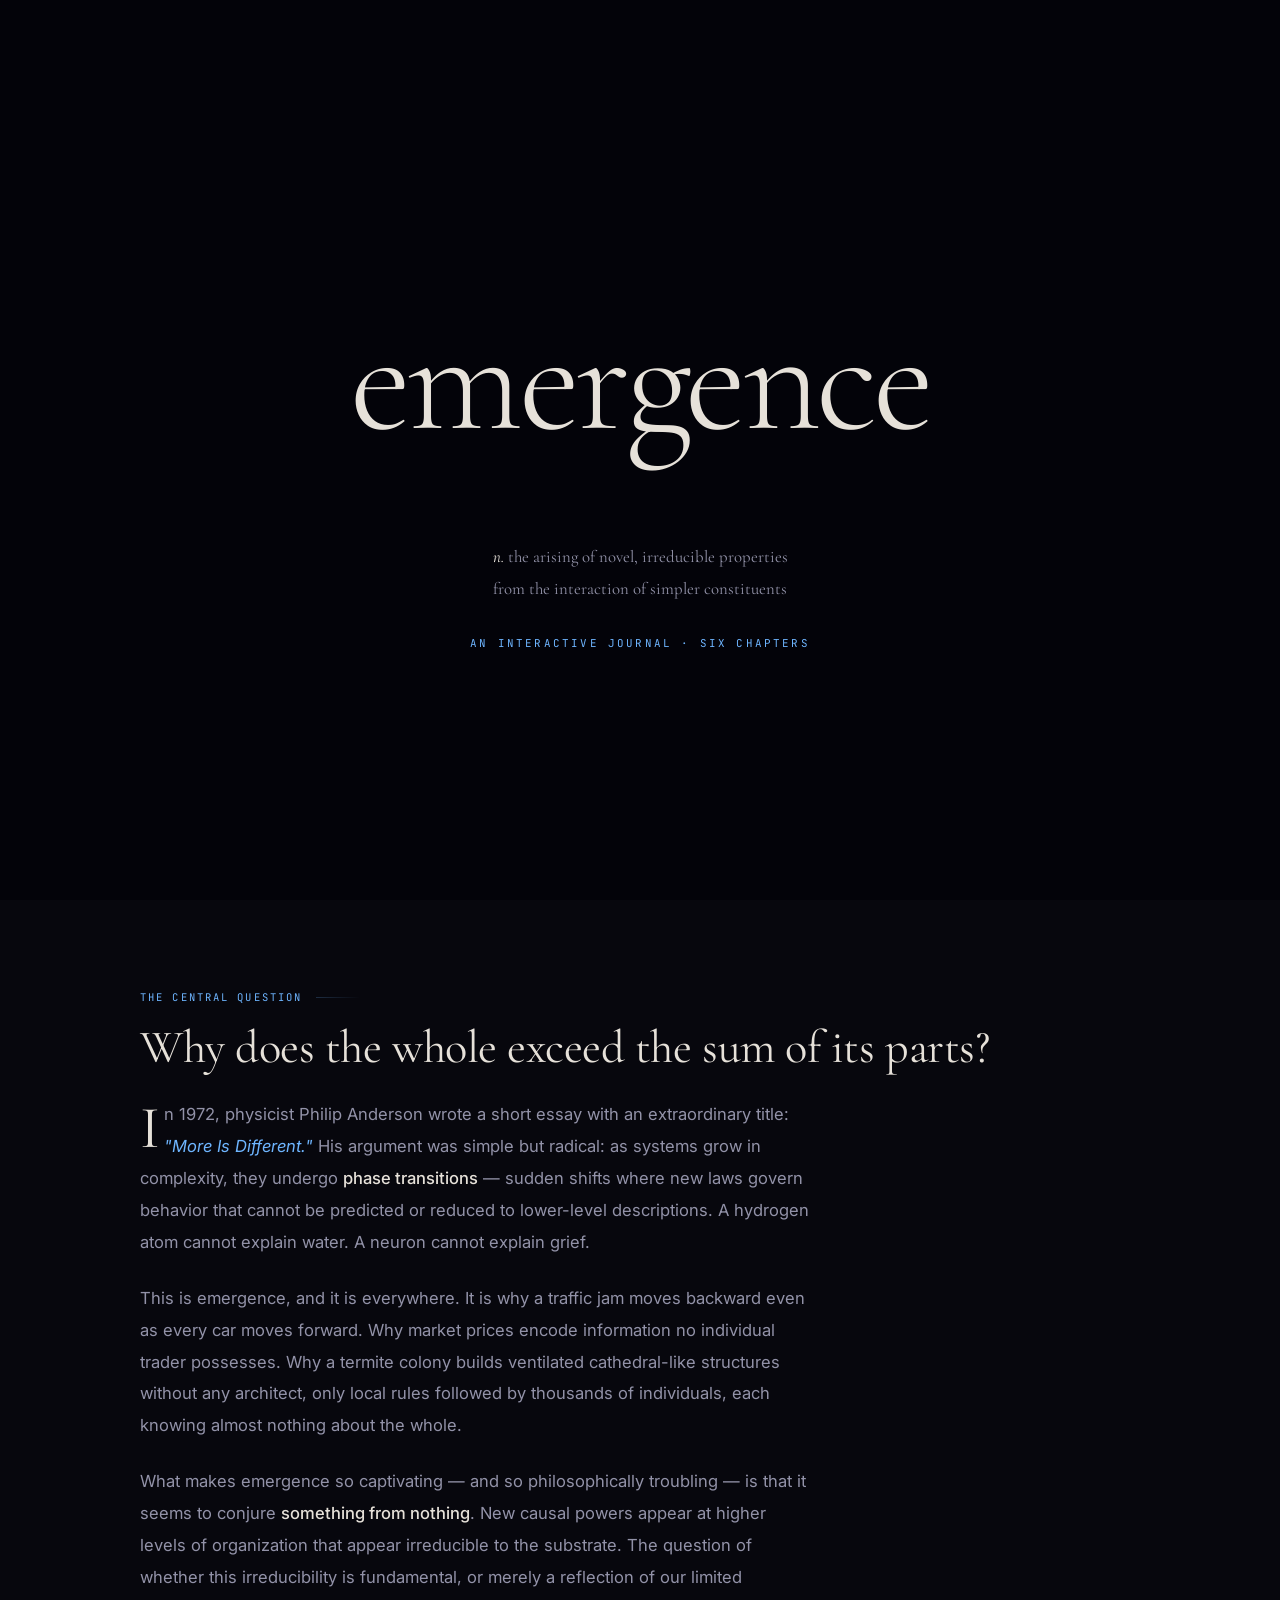
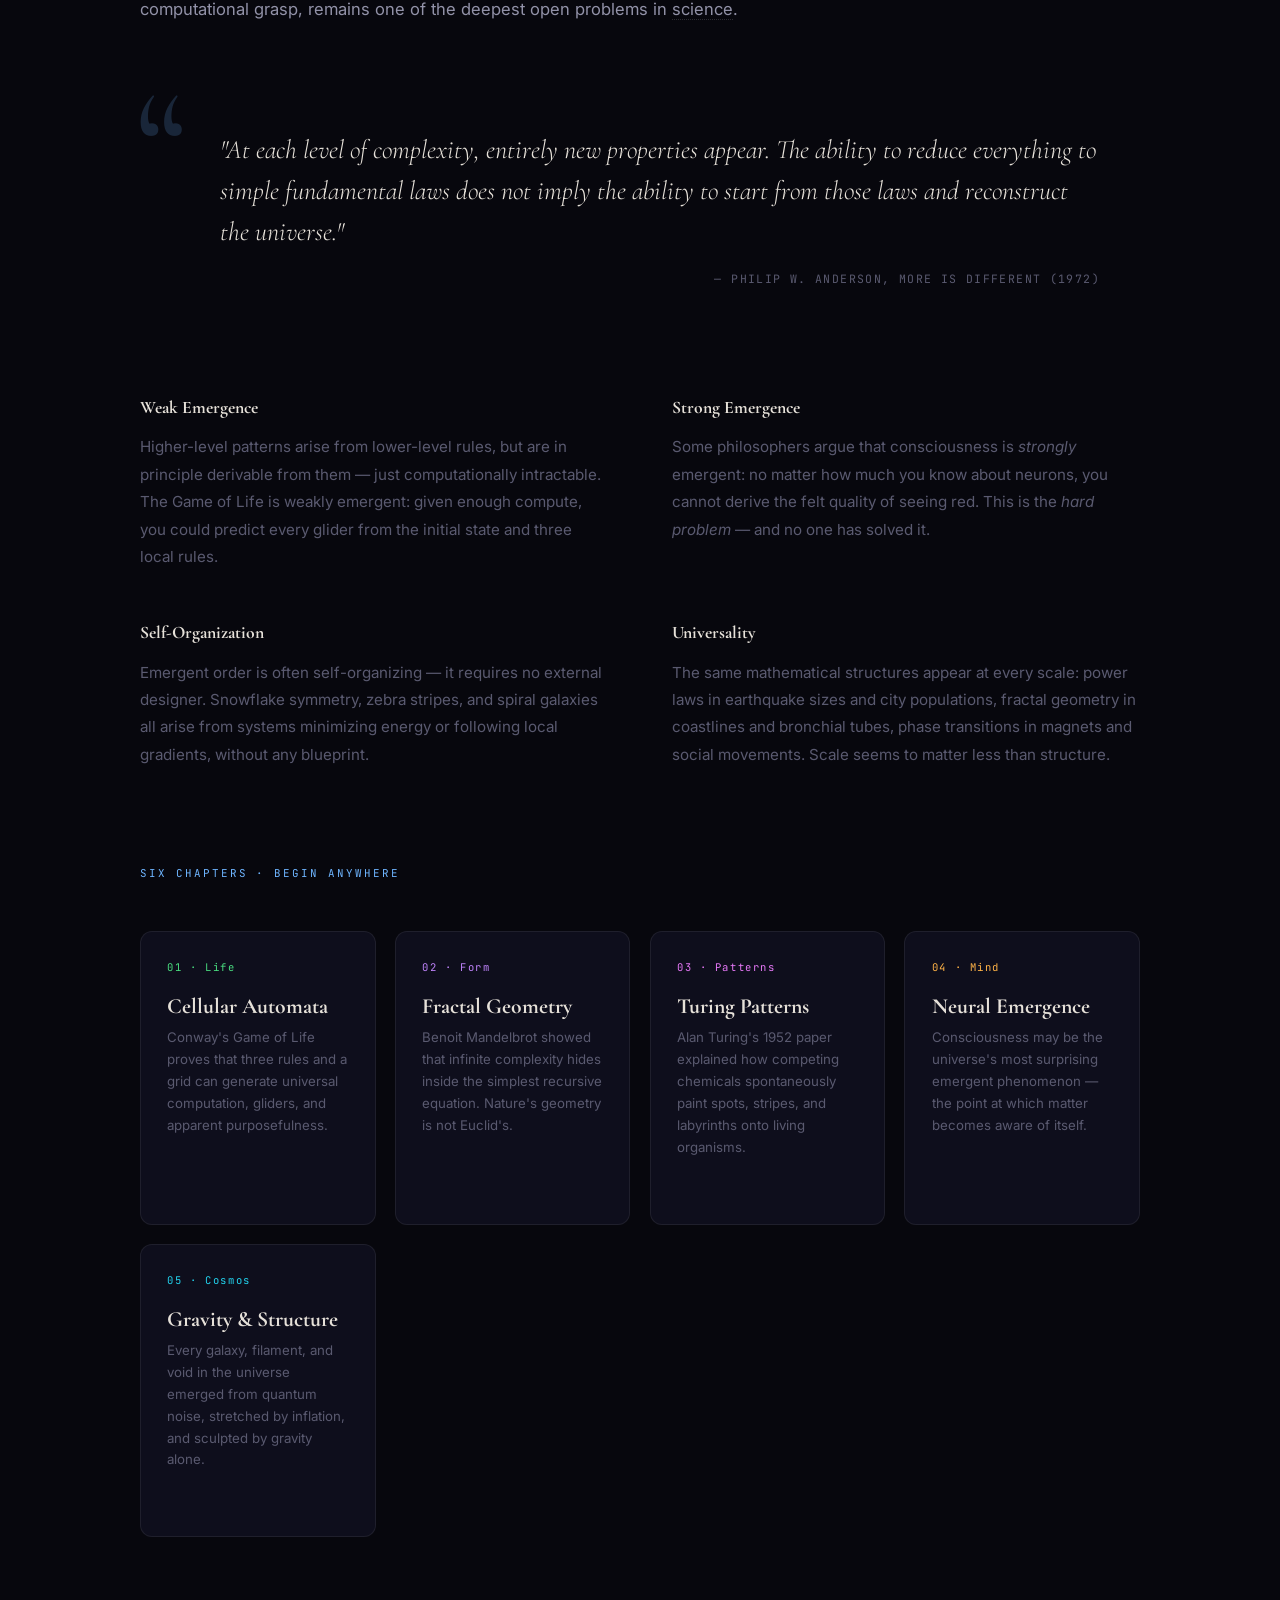
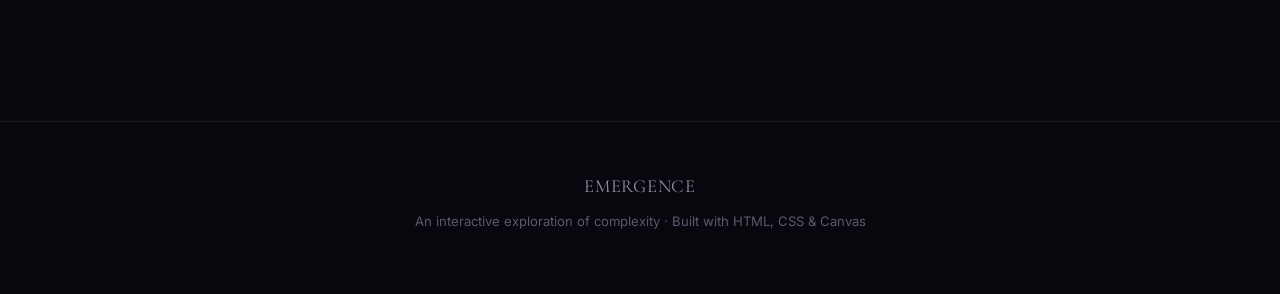
==== commit 57bc3cb8: "Director cut: secret 7th chapter, generative sound, easter eggs, deeper sims - Add coda.html: hidden" ====
--- a/index.html
+++ b/index.html
@@ -92,7 +92,7 @@
           it seems to conjure <strong>something from nothing</strong>. New causal powers appear at
           higher levels of organization that appear irreducible to the substrate. The question
           of whether this irreducibility is fundamental, or merely a reflection of our limited
-          computational grasp, remains one of the deepest open problems in science.
+          computational grasp, remains one of the deepest open problems in <span class="hidden-quote" data-q="The universe — which others call the Library — is composed of an indefinite, perhaps infinite, number of hexagonal galleries. &mdash; J.L. Borges">science</span>.
         </p>
       </div>
 
@@ -187,14 +187,14 @@
 resize();
 new ResizeObserver(resize).observe(canvas);
 
-const N = window.innerWidth < 600 ? 90 : 200;
+const N = window.innerWidth < 600 ? 110 : 260;
 const MAX_SPEED = 3.2;
 const MAX_FORCE = 0.07;
 const SEP_R = 28;
 const ALI_R = 58;
 const COH_R = 80;
-const FLEE_R = 130;    // radius at which boids flee cursor
-const FLEE_F = 0.28;  // flee force magnitude
+const FLEE_R = 130;
+const FLEE_F = 0.28;
 
 let mouseX = -9999, mouseY = -9999;
 window.addEventListener('mousemove', e => {
@@ -212,10 +212,95 @@
     this.vx = Math.cos(a) * MAX_SPEED * 0.6;
     this.vy = Math.sin(a) * MAX_SPEED * 0.6;
     this.ax = 0; this.ay = 0;
+    this.tx = null; this.ty = null;       // optional target (word formation)
   }
 }
 
 const boids = Array.from({length: N}, () => new Boid());
+
+// ── Click → scatter shockwave (jolt + sfx) ─────────────────────
+let shockUntil = 0;     // boost the speed cap briefly after a scatter
+canvas.addEventListener('click', e => {
+  const r = canvas.getBoundingClientRect();
+  const mx = (e.clientX - r.left) * (canvas.width / r.width);
+  const my = (e.clientY - r.top)  * (canvas.height / r.height);
+  const R = 240;
+  // Cancel any in-flight word formation: a click should disrupt
+  if (formMode !== 0) clearForm();
+  for (const b of boids) {
+    const dx = b.x - mx, dy = b.y - my;
+    const d = Math.hypot(dx, dy) || 1;
+    if (d < R) {
+      const f = (1 - d / R);
+      // Direction
+      const ux = dx / d, uy = dy / d;
+      // Instant displacement (jolt) and a velocity boost
+      b.x += ux * f * 30;
+      b.y += uy * f * 30;
+      b.vx = ux * MAX_SPEED * (1.5 + f * 1.5);
+      b.vy = uy * MAX_SPEED * (1.5 + f * 1.5);
+    }
+  }
+  shockUntil = performance.now() + 600;
+  if (window.EM_SOUND) window.EM_SOUND.whoosh(0.55, 0.05);
+});
+
+// ── Word formation: every ~22s, briefly steer into "EMERGENCE" ─
+let wordTargets = null;
+function buildEmergenceTargets() {
+  const off = document.createElement('canvas');
+  off.width  = Math.min(900, canvas.width);
+  off.height = Math.max(180, Math.floor(canvas.height * 0.35));
+  const c = off.getContext('2d');
+  c.fillStyle = '#fff';
+  const fs = Math.floor(off.height * 0.78);
+  c.font = `300 ${fs}px "Cormorant Garamond", Georgia, serif`;
+  c.textAlign = 'center';
+  c.textBaseline = 'middle';
+  c.fillText('EMERGENCE', off.width / 2, off.height / 2);
+  const data = c.getImageData(0, 0, off.width, off.height).data;
+  const pts = [];
+  const stride = 9;
+  for (let y = 0; y < off.height; y += stride)
+    for (let x = 0; x < off.width; x += stride)
+      if (data[(y * off.width + x) * 4 + 3] > 80) pts.push([x, y]);
+  // Center this on the canvas
+  const ox = (canvas.width  - off.width)  / 2;
+  const oy = (canvas.height - off.height) / 2;
+  return pts.map(([x, y]) => [x + ox, y + oy]);
+}
+
+let formMode = 0;     // 0 idle, 1 forming, 2 holding, 3 dispersing
+let formStart = 0;
+function tryForm() {
+  wordTargets = buildEmergenceTargets();
+  // Assign each boid the nearest unused target (greedy enough)
+  const used = new Uint8Array(wordTargets.length);
+  for (const b of boids) {
+    let best = -1, bd = Infinity;
+    for (let j = 0; j < wordTargets.length; j++) {
+      if (used[j]) continue;
+      const dx = wordTargets[j][0] - b.x, dy = wordTargets[j][1] - b.y;
+      const d = dx * dx + dy * dy;
+      if (d < bd) { bd = d; best = j; }
+    }
+    if (best >= 0) {
+      used[best] = 1;
+      b.tx = wordTargets[best][0];
+      b.ty = wordTargets[best][1];
+    } else { b.tx = null; b.ty = null; }
+  }
+  formMode = 1;
+  formStart = performance.now();
+}
+function clearForm() {
+  for (const b of boids) { b.tx = null; b.ty = null; }
+  formMode = 0;
+}
+
+// First formation a few seconds in, then on a slow cadence
+setTimeout(() => { if (Math.random() < 0.8) tryForm(); }, 9000);
+setInterval(() => { if (formMode === 0 && Math.random() < 0.5) tryForm(); }, 26000);
 
 function clamp(vx, vy, max) {
   const m = Math.hypot(vx, vy);
@@ -261,18 +346,33 @@
     fy += (mdy / md) * strength;
   }
 
+  // Word-formation target — overrides flock with a strong seek
+  if ((formMode === 1 || formMode === 2) && b.tx !== null) {
+    const tdx = b.tx - b.x, tdy = b.ty - b.y;
+    const td = Math.hypot(tdx, tdy) || 1;
+    const seek = formMode === 2 ? 0.35 : 0.18;
+    fx = (tdx / td) * MAX_SPEED * seek - b.vx * 0.04;
+    fy = (tdy / td) * MAX_SPEED * seek - b.vy * 0.04;
+  }
+
   b.ax = fx; b.ay = fy;
 }
 
 function tick() {
+  // Lifecycle: forming(2.5s) → holding(2.8s) → dispersing(1.4s)
+  if (formMode === 1 && performance.now() - formStart > 2500) { formMode = 2; formStart = performance.now(); }
+  else if (formMode === 2 && performance.now() - formStart > 2800) { formMode = 3; formStart = performance.now(); }
+  else if (formMode === 3 && performance.now() - formStart > 1400) { clearForm(); }
+
   ctx.fillStyle = 'rgba(7,7,13,0.18)';
   ctx.fillRect(0, 0, canvas.width, canvas.height);
 
+  const cap = performance.now() < shockUntil ? MAX_SPEED * 2.4 : MAX_SPEED;
   for (const b of boids) {
     flock(b);
     b.vx += b.ax; b.vy += b.ay;
     const sp = Math.hypot(b.vx, b.vy);
-    if (sp > MAX_SPEED) { b.vx = b.vx/sp*MAX_SPEED; b.vy = b.vy/sp*MAX_SPEED; }
+    if (sp > cap) { b.vx = b.vx/sp*cap; b.vy = b.vy/sp*cap; }
     if (sp < 0.5) { b.vx *= 1.05; b.vy *= 1.05; }
     b.x = (b.x + b.vx + canvas.width) % canvas.width;
     b.y = (b.y + b.vy + canvas.height) % canvas.height;
@@ -299,6 +399,7 @@
 }
 tick();
 </script>
+<script src="js/sound.js"></script>
 <script src="js/site.js"></script>
 </body>
 </html>
--- a/css/main.css
+++ b/css/main.css
@@ -41,6 +41,7 @@
 body.page-patterns { --accent: #e879f9; --accent-rgb: 232, 121, 249; --border-accent: rgba(232,121,249,0.22); }
 body.page-mind     { --accent: #ffb347; --accent-rgb: 255, 179, 71;  --border-accent: rgba(255,179,71,0.22); }
 body.page-cosmos   { --accent: #22d3ee; --accent-rgb: 34, 211, 238;  --border-accent: rgba(34,211,238,0.22); }
+body.page-coda     { --accent: #f1f1f7; --accent-rgb: 241, 241, 247; --border-accent: rgba(241,241,247,0.20); }
 
 /* ─── Reset ──────────────────────────────────────────────────── */
 *, *::before, *::after { margin: 0; padding: 0; box-sizing: border-box; }
@@ -885,4 +886,345 @@
   .hero-eyebrow, .hero-title, .hero-sub, .scroll-hint { animation: none; opacity: 1; }
   @view-transition { navigation: none; }
   #intro-overlay { display: none; }
-}
+  body.breathing { animation: none; }
+  .cursor-trail, .em-spark { display: none; }
+}
+
+/* ═══════════════════════════════════════════════════════════════
+   POLISH PASS II — breath, particle trail, sound toggle,
+   easter-egg surfaces, Coda chapter palette
+   ═══════════════════════════════════════════════════════════════ */
+
+/* ─── Page breath ─────────────────────────────────────────────── */
+/* A near-imperceptible global pulse — ~10s cycle, ~0.3% gain. */
+body.breathing {
+  animation: page-breath 11s ease-in-out infinite;
+}
+@keyframes page-breath {
+  0%, 100% { filter: brightness(1) saturate(1); }
+  50%      { filter: brightness(1.018) saturate(1.025); }
+}
+
+/* ─── Cursor: precise dot ─────────────────────────────────────── */
+#cursor-dot {
+  position: fixed;
+  top: 0; left: 0;
+  width: 6px; height: 6px;
+  margin-left: -3px; margin-top: -3px;
+  border-radius: 50%;
+  background: rgba(var(--accent-rgb), 0.85);
+  box-shadow: 0 0 8px rgba(var(--accent-rgb), 0.6);
+  pointer-events: none;
+  z-index: 9999;
+  mix-blend-mode: screen;
+  transition: width 0.2s ease, height 0.2s ease, opacity 0.2s ease;
+  will-change: transform;
+}
+#cursor-dot.cursor-over {
+  width: 14px; height: 14px;
+  margin-left: -7px; margin-top: -7px;
+  background: rgba(var(--accent-rgb), 0.45);
+  box-shadow: 0 0 14px rgba(var(--accent-rgb), 0.45);
+}
+
+/* ─── Cursor trail particles ──────────────────────────────────── */
+.cursor-trail {
+  position: fixed;
+  width: 4px; height: 4px;
+  margin-left: -2px; margin-top: -2px;
+  border-radius: 50%;
+  background: rgba(var(--accent-rgb), 0.45);
+  pointer-events: none;
+  z-index: 9997;
+  mix-blend-mode: screen;
+  animation: trail-fade 0.65s cubic-bezier(0.4, 0, 0.2, 1) forwards;
+}
+@keyframes trail-fade {
+  0%   { opacity: 0.6; transform: translate(0, 0) scale(1); }
+  100% { opacity: 0;   transform: translate(var(--dx, 0), var(--dy, 0)) scale(0.2); }
+}
+
+/* ─── Sound toggle (in nav) ───────────────────────────────────── */
+#sound-toggle {
+  position: relative;
+  display: inline-flex;
+  align-items: center;
+  justify-content: center;
+  width: 30px; height: 30px;
+  margin-left: 0.6rem;
+  background: transparent;
+  border: 1px solid var(--border);
+  border-radius: 6px;
+  color: var(--text-muted);
+  cursor: pointer;
+  transition: color 0.2s, border-color 0.2s, background 0.2s;
+  flex-shrink: 0;
+}
+#sound-toggle:hover {
+  color: var(--accent);
+  border-color: var(--border-accent);
+  background: rgba(var(--accent-rgb), 0.05);
+}
+#sound-toggle:not(.muted) {
+  color: var(--accent);
+}
+#sound-toggle:not(.muted)::after {
+  content: '';
+  position: absolute;
+  inset: -3px;
+  border-radius: 8px;
+  border: 1px solid rgba(var(--accent-rgb), 0.18);
+  animation: sound-ring 3.6s ease-in-out infinite;
+  pointer-events: none;
+}
+@keyframes sound-ring {
+  0%, 100% { opacity: 0.4; transform: scale(1); }
+  50%      { opacity: 0.85; transform: scale(1.18); }
+}
+
+/* ─── Toast & whisper ─────────────────────────────────────────── */
+.em-toast {
+  position: fixed;
+  bottom: 2rem; left: 50%;
+  transform: translateX(-50%) translateY(40px);
+  background: rgba(7, 7, 13, 0.96);
+  border: 1px solid var(--border-accent);
+  border-radius: 30px;
+  padding: 0.8rem 1.4rem;
+  display: flex;
+  align-items: center;
+  gap: 1rem;
+  font-family: var(--font-mono);
+  font-size: 0.74rem;
+  letter-spacing: 0.05em;
+  color: var(--text);
+  z-index: 9996;
+  opacity: 0;
+  box-shadow: 0 12px 36px rgba(0, 0, 0, 0.55), 0 0 0 1px rgba(var(--accent-rgb), 0.08);
+  backdrop-filter: blur(12px);
+  transition: opacity 0.45s ease, transform 0.55s cubic-bezier(0.22, 1, 0.36, 1);
+}
+.em-toast.in {
+  opacity: 1;
+  transform: translateX(-50%) translateY(0);
+}
+.em-toast a {
+  color: var(--accent);
+  text-decoration: none;
+  border-bottom: 1px dashed rgba(var(--accent-rgb), 0.35);
+  padding-bottom: 1px;
+  font-size: 0.75rem;
+  transition: border-color 0.2s;
+}
+.em-toast a:hover { border-bottom-color: var(--accent); }
+
+.em-whisper {
+  position: fixed;
+  bottom: 1.6rem; right: 1.6rem;
+  font-family: var(--font-serif);
+  font-style: italic;
+  font-size: 1rem;
+  color: var(--text-dim);
+  opacity: 0;
+  transition: opacity 1s ease;
+  pointer-events: none;
+  z-index: 9996;
+  max-width: 280px;
+  text-align: right;
+  line-height: 1.5;
+  text-shadow: 0 0 24px rgba(7, 7, 13, 0.95);
+}
+.em-whisper.in { opacity: 0.8; }
+
+/* ─── Synaesthesia spark ──────────────────────────────────────── */
+.em-spark {
+  position: fixed;
+  width: 4px; height: 4px;
+  margin-left: -2px; margin-top: -2px;
+  border-radius: 50%;
+  background: var(--accent);
+  box-shadow: 0 0 8px rgba(var(--accent-rgb), 0.8);
+  pointer-events: none;
+  z-index: 9995;
+  mix-blend-mode: screen;
+  animation: spark-fly 0.85s cubic-bezier(0.22, 1, 0.36, 1) forwards;
+}
+@keyframes spark-fly {
+  0%   { opacity: 1;   transform: translate(0, 0) scale(1); }
+  100% { opacity: 0;   transform: translate(var(--dx, 0), var(--dy, 0)) scale(0.2); }
+}
+
+body.synaesthesia #cursor-dot {
+  background: rgba(var(--accent-rgb), 1);
+  box-shadow: 0 0 14px rgba(var(--accent-rgb), 0.9), 0 0 28px rgba(var(--accent-rgb), 0.5);
+}
+
+/* ─── Footer Coda dot (hidden until unlocked) ─────────────────── */
+.coda-dot {
+  display: inline-block;
+  width: 5px; height: 5px;
+  border-radius: 50%;
+  background: var(--text-muted);
+  margin: 0.5rem auto 0;
+  opacity: 0;
+  transform: scale(0.6);
+  transition: opacity 0.6s, transform 0.6s, background 0.3s, box-shadow 0.3s;
+  text-decoration: none;
+  pointer-events: none;
+}
+.coda-dot.on {
+  opacity: 0.55;
+  transform: scale(1);
+  pointer-events: auto;
+  background: var(--accent);
+  box-shadow: 0 0 6px rgba(var(--accent-rgb), 0.4);
+}
+.coda-dot.on:hover {
+  opacity: 1;
+  box-shadow: 0 0 12px rgba(var(--accent-rgb), 0.85);
+}
+footer { display: flex; flex-direction: column; align-items: center; }
+
+/* ─── Coda nav-link styling ───────────────────────────────────── */
+.coda-nav a {
+  font-style: italic;
+  letter-spacing: 0.12em !important;
+  opacity: 0.78;
+}
+
+/* ═══════════════════════════════════════════════════════════════
+   CODA chapter — special layout
+   ═══════════════════════════════════════════════════════════════ */
+
+body.page-coda {
+  background: #050507;
+}
+
+/* The Coda hero is darker, quieter */
+body.page-coda .hero::after {
+  background:
+    radial-gradient(ellipse 80% 60% at 50% 50%, transparent 25%, rgba(5, 5, 7, 0.85) 100%),
+    linear-gradient(to bottom, rgba(5, 5, 7, 0.8) 0%, transparent 25%, transparent 70%, rgba(5, 5, 7, 1) 100%);
+}
+
+body.page-coda .hero-title em {
+  color: var(--text);
+  font-style: italic;
+  font-weight: 300;
+}
+
+/* The big scroll-driven canvas */
+.coda-frame {
+  position: relative;
+  width: 100%;
+  margin: 4rem 0;
+  border: 1px solid var(--border);
+  border-radius: 14px;
+  overflow: hidden;
+  background: #04040a;
+  box-shadow: 0 24px 60px rgba(0, 0, 0, 0.6);
+}
+.coda-frame canvas { display: block; width: 100%; height: 460px; }
+
+.coda-meter {
+  position: absolute;
+  top: 1rem; left: 1.2rem; right: 1.2rem;
+  display: flex;
+  justify-content: space-between;
+  align-items: center;
+  font-family: var(--font-mono);
+  font-size: 0.66rem;
+  letter-spacing: 0.18em;
+  text-transform: uppercase;
+  color: var(--text-muted);
+  pointer-events: none;
+}
+.coda-meter .era { color: var(--accent); transition: color 0.6s; }
+
+.coda-time-bar {
+  position: absolute;
+  bottom: 1.1rem; left: 1.2rem; right: 1.2rem;
+  height: 2px;
+  background: rgba(255, 255, 255, 0.08);
+  border-radius: 1px;
+  overflow: hidden;
+}
+.coda-time-bar > div {
+  height: 100%;
+  background: linear-gradient(to right, var(--accent), rgba(var(--accent-rgb), 0.3));
+  width: 0%;
+  transition: width 0.1s linear;
+}
+
+/* Era prose stations — appear in sync with scroll */
+.coda-station {
+  margin: 4rem 0;
+  max-width: 640px;
+}
+.coda-station .era-tag {
+  font-family: var(--font-mono);
+  font-size: 0.66rem;
+  letter-spacing: 0.18em;
+  text-transform: uppercase;
+  color: var(--accent);
+  margin-bottom: 0.85rem;
+}
+.coda-station h3 {
+  font-family: var(--font-serif);
+  font-size: clamp(1.6rem, 3vw, 2.3rem);
+  font-weight: 400;
+  line-height: 1.2;
+  margin-bottom: 1.1rem;
+  color: var(--text);
+  letter-spacing: -0.01em;
+}
+.coda-station p {
+  font-size: 1rem;
+  color: var(--text-dim);
+  line-height: 1.92;
+  margin-bottom: 1em;
+}
+.coda-station p em { color: var(--accent); font-style: italic; }
+.coda-station p strong { color: var(--text); font-weight: 500; }
+
+.coda-final {
+  text-align: center;
+  margin: 8rem auto 4rem;
+  max-width: 540px;
+}
+.coda-final .glyph {
+  font-family: var(--font-serif);
+  font-size: clamp(4rem, 9vw, 6rem);
+  color: var(--text);
+  line-height: 1;
+  margin-bottom: 2rem;
+  font-weight: 300;
+  letter-spacing: -0.04em;
+}
+.coda-final p {
+  font-family: var(--font-serif);
+  font-size: 1.2rem;
+  font-style: italic;
+  color: var(--text-dim);
+  line-height: 1.85;
+}
+.coda-back {
+  display: inline-block;
+  margin-top: 4rem;
+  font-family: var(--font-mono);
+  font-size: 0.7rem;
+  letter-spacing: 0.18em;
+  text-transform: uppercase;
+  color: var(--text-muted);
+  text-decoration: none;
+  border-bottom: 1px solid var(--border);
+  padding-bottom: 4px;
+  transition: color 0.2s, border-color 0.2s;
+}
+.coda-back:hover { color: var(--accent); border-bottom-color: var(--accent); }
+
+/* Hidden quote on home until clicked  */
+.hidden-quote {
+  cursor: help;
+  border-bottom: 1px dotted rgba(255, 255, 255, 0.15);
+}
